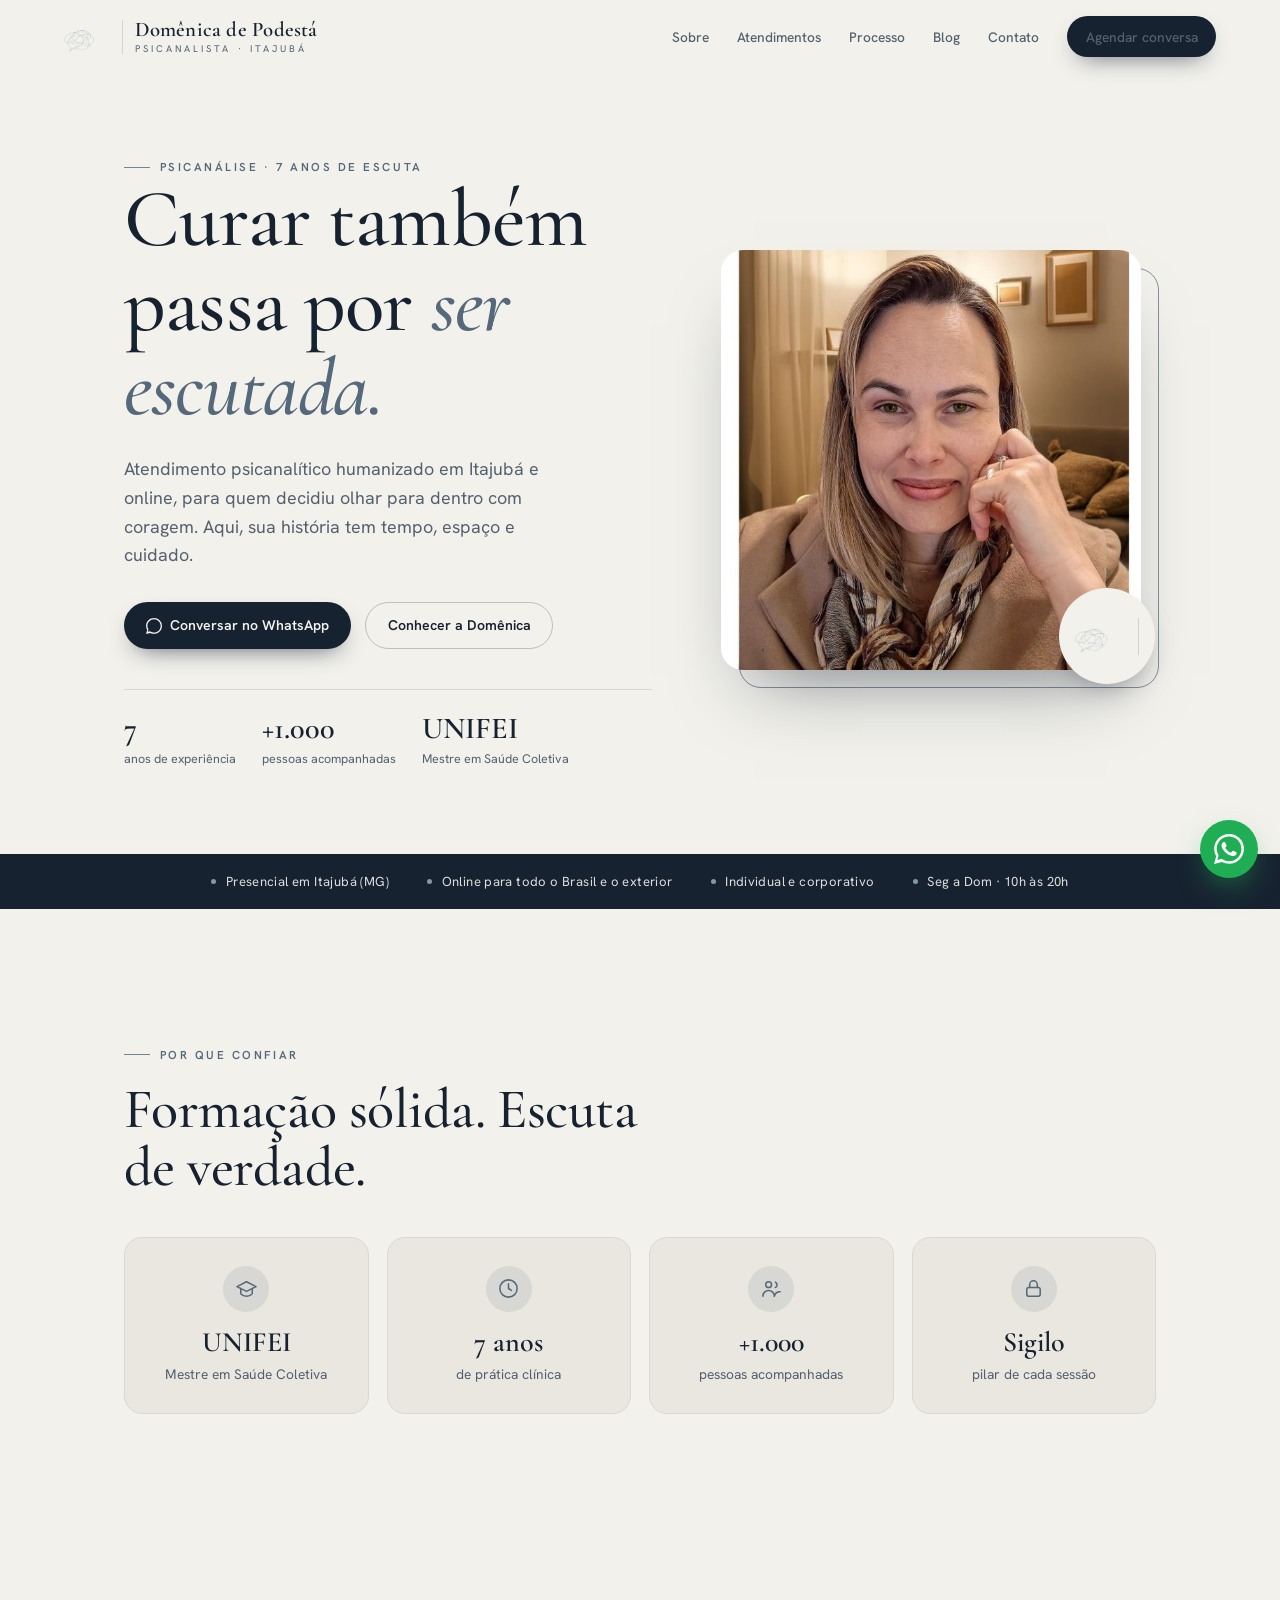
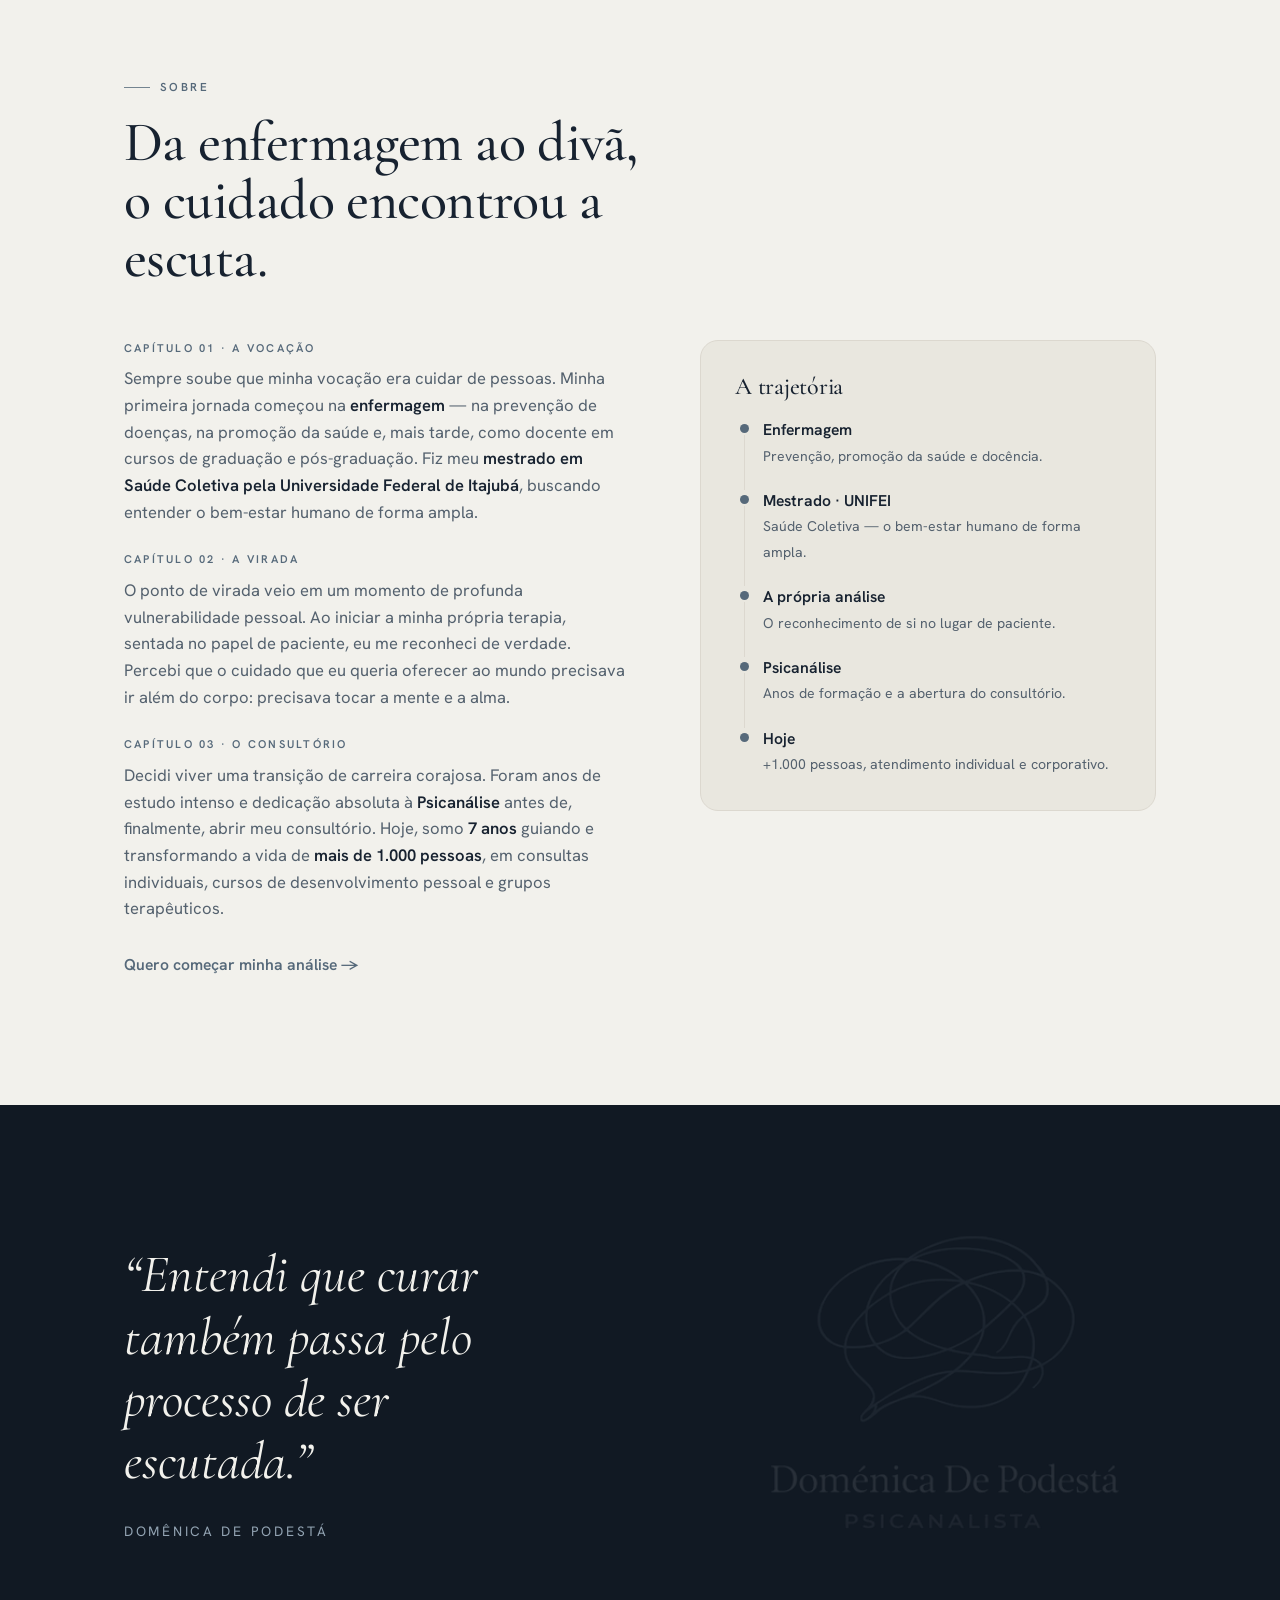
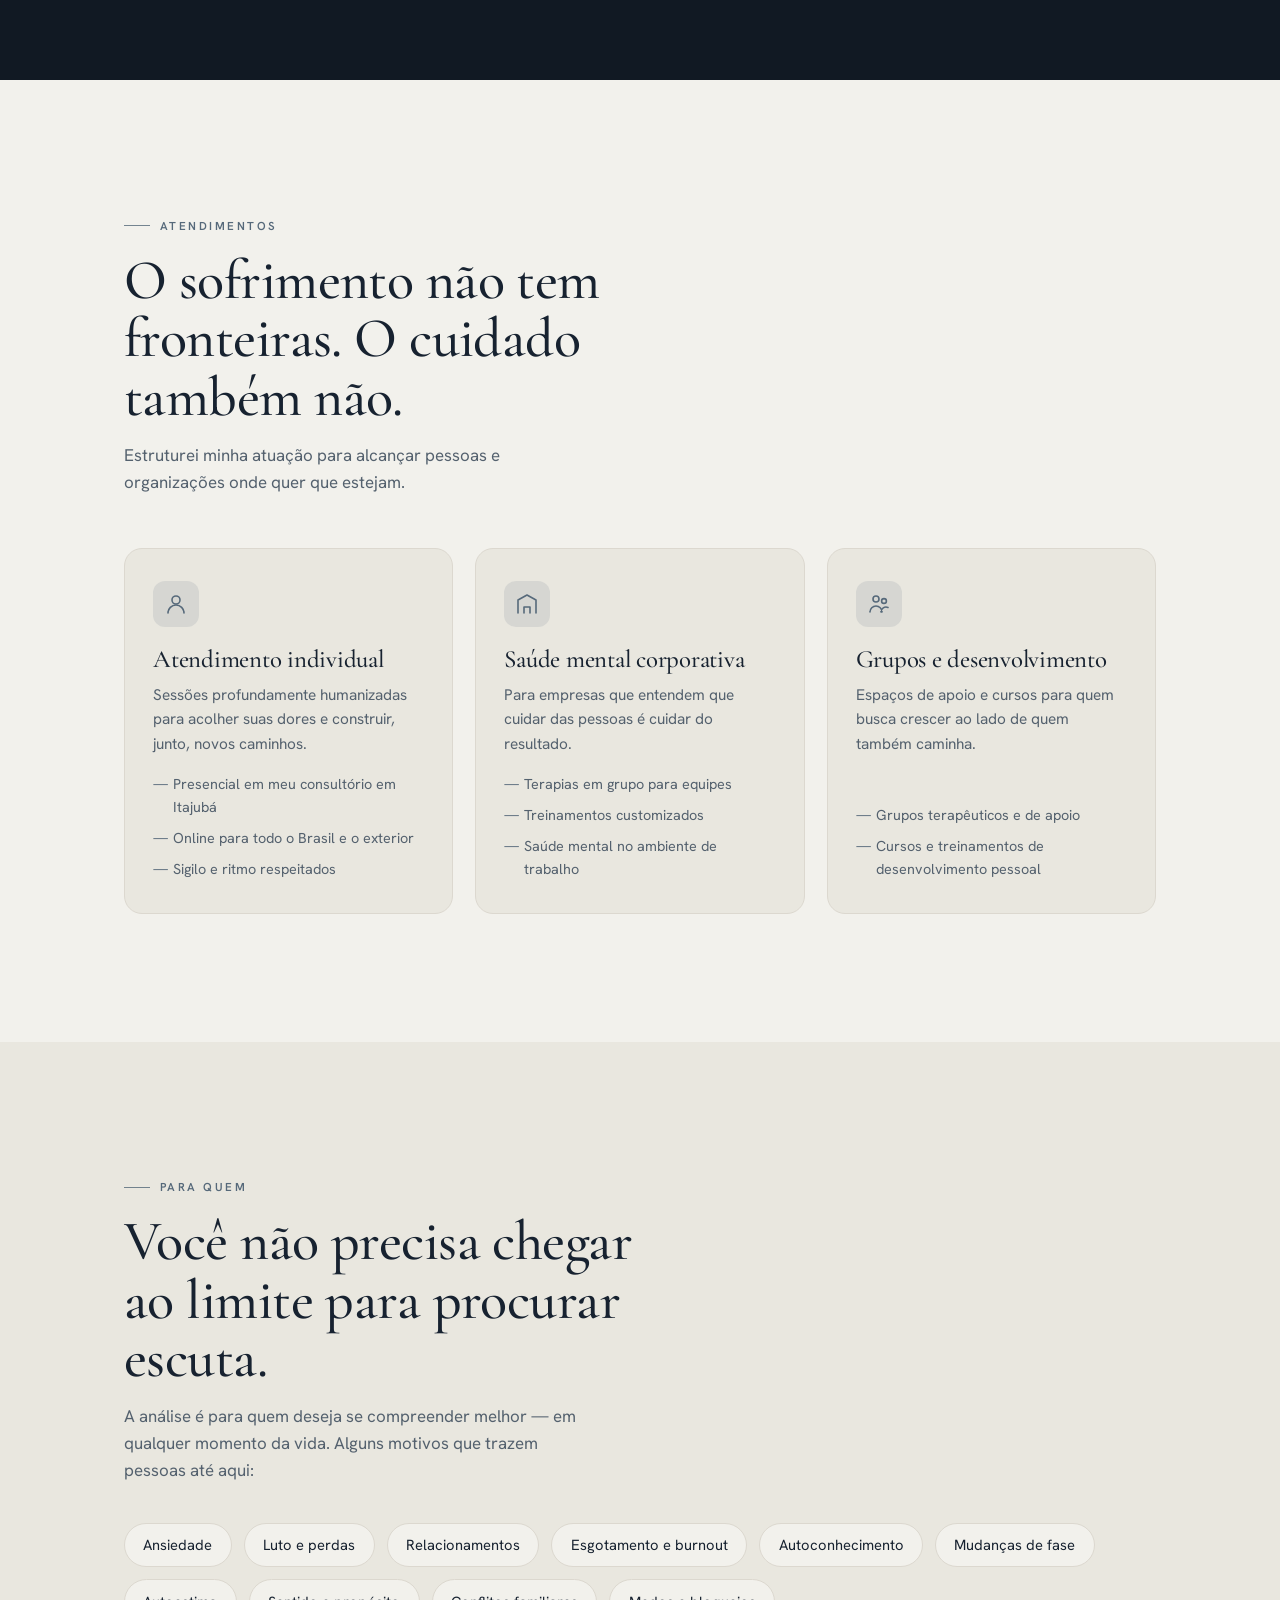
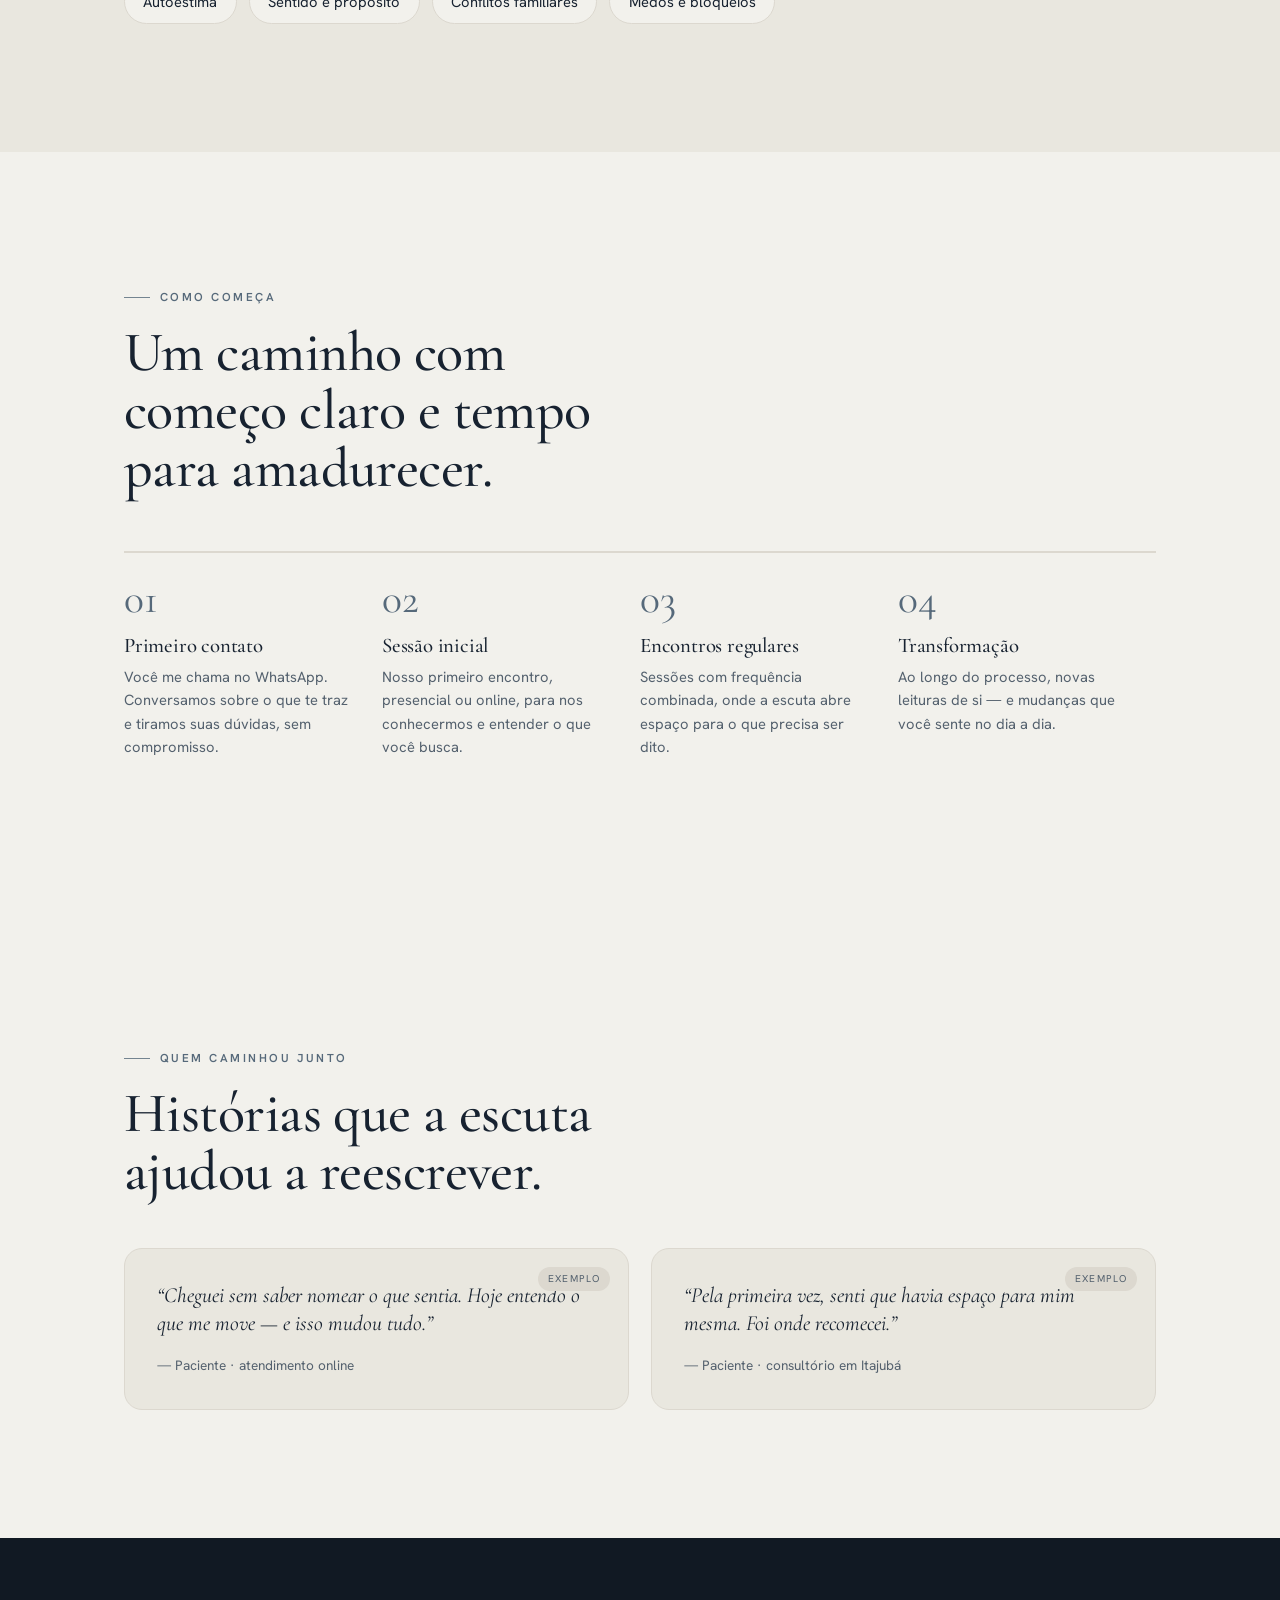
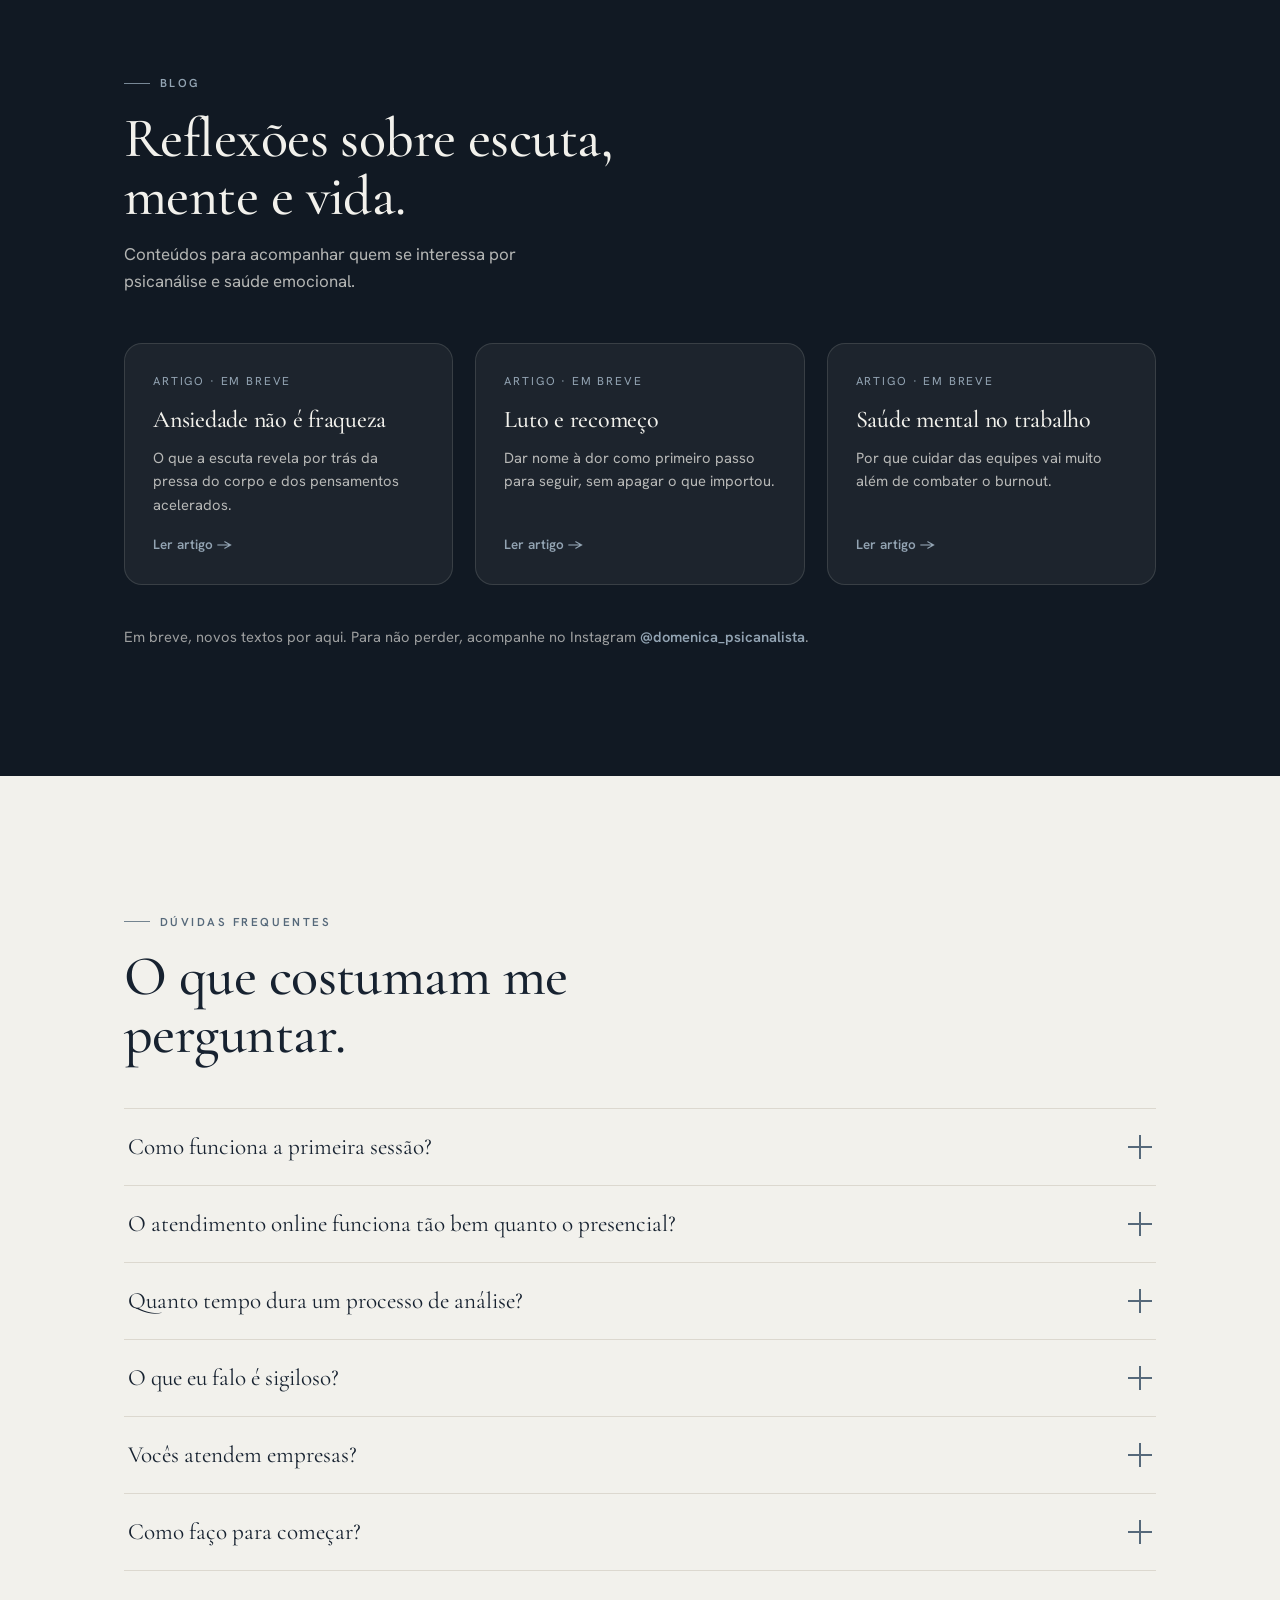
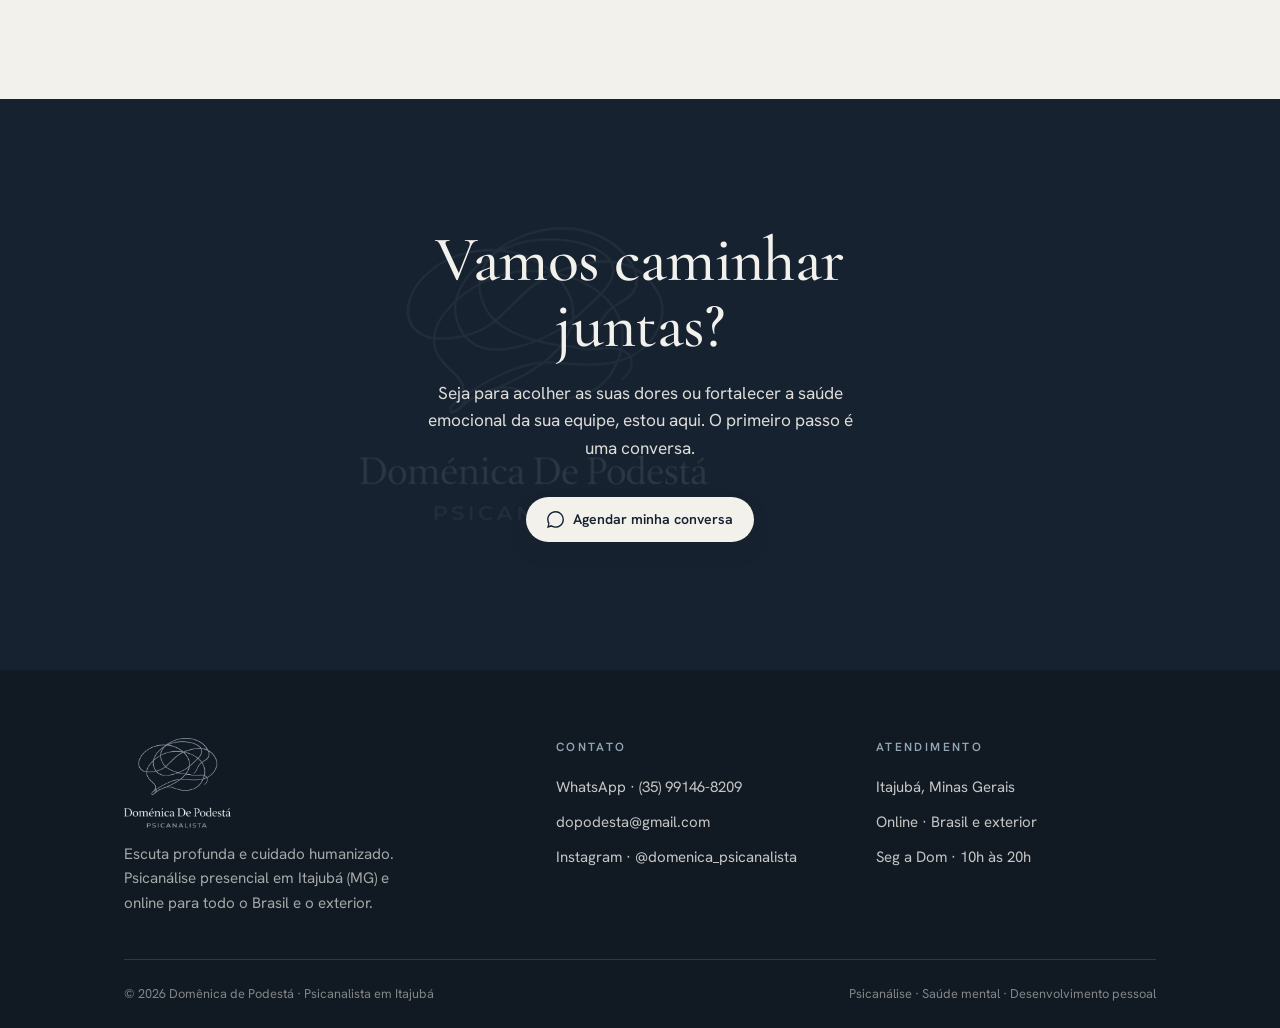
==== index.html @ 388b4fde "Landing page Domênica de Podestá — Psicanalista em Itajubá Co-Authored-By: Claude Opus 4.8 (1M conte" ====
<!DOCTYPE html>
<html lang="pt-BR">
<head>
<meta charset="UTF-8" />
<meta name="viewport" content="width=device-width, initial-scale=1.0" />
<title>Domênica de Podestá · Psicanalista em Itajubá | Psicanálise presencial e online</title>
<meta name="description" content="Atendimento psicanalítico humanizado em Itajubá (MG) e online para todo o Brasil e exterior. 7 anos de experiência, +1.000 pessoas acompanhadas. Saúde mental individual e corporativa." />
<meta name="keywords" content="Psicanalista em Itajubá, Psicanálise, Terapia em Itajubá, Atendimento terapêutico, terapia online, saúde mental corporativa" />
<meta name="author" content="Domênica de Podestá" />
<meta property="og:type" content="website" />
<meta property="og:title" content="Domênica de Podestá · Psicanalista em Itajubá" />
<meta property="og:description" content="Escuta profunda e cuidado humanizado. Psicanálise presencial em Itajubá e online para todo o Brasil e o exterior." />
<meta property="og:locale" content="pt_BR" />
<link rel="preconnect" href="https://fonts.googleapis.com" />
<link rel="preconnect" href="https://fonts.gstatic.com" crossorigin />
<link href="https://fonts.googleapis.com/css2?family=Cormorant+Garamond:ital,wght@0,300;0,400;0,500;0,600;1,300;1,400;1,500&family=Hanken+Grotesk:wght@300;400;500;600;700&display=swap" rel="stylesheet" />
<link rel="icon" href="[data-uri]" />
<script type="application/ld+json">
{
  "@context":"https://schema.org","@type":"ProfessionalService",
  "name":"Domênica de Podestá — Psicanalista",
  "description":"Atendimento psicanalítico humanizado, individual e corporativo, presencial em Itajubá (MG) e online.",
  "areaServed":["Itajubá","Minas Gerais","Brasil","Atendimento internacional"],
  "knowsLanguage":"pt-BR",
  "address":{"@type":"PostalAddress","addressLocality":"Itajubá","addressRegion":"MG","addressCountry":"BR"},
  "telephone":"+55-35-99146-8209","email":"dopodesta@gmail.com",
  "sameAs":["https://www.instagram.com/domenica_psicanalista/"],
  "openingHours":"Mo-Su 10:00-20:00",
  "founder":{"@type":"Person","name":"Domênica de Podestá","jobTitle":"Psicanalista","alumniOf":"Universidade Federal de Itajubá"}
}
</script>
<style>
  :root{
    --paper:#F2F1EC;       /* off-white quente (fundo) */
    --paper-2:#E9E7DF;     /* superfície de cards */
    --sand:#DCD8CF;        /* bordas */
    --ink:#172230;         /* navy da marca: texto, CTA, seções escuras */
    --ink-deep:#111923;    /* navy mais profundo (combina com o logo) */
    --ink-soft:#54616E;    /* texto secundário */
    --steel:#56697A;       /* acento: eyebrows, labels, linhas */
    --steel-line:#93A4B3;  /* linha steel em fundos escuros */
    --mauve:#8C7C99;       /* secundário suave, com parcimônia */
    --max:1160px;--pad:clamp(20px,5vw,64px);--r:18px;
  }
  *{box-sizing:border-box;margin:0;padding:0}
  html{scroll-behavior:smooth;-webkit-text-size-adjust:100%}
  body{background:var(--paper);color:var(--ink);font-family:"Hanken Grotesk",system-ui,sans-serif;line-height:1.6;-webkit-font-smoothing:antialiased;overflow-x:hidden}
  ::selection{background:var(--ink);color:var(--paper)}
  a{color:inherit;text-decoration:none}
  img,svg{display:block}
  .serif{font-family:"Cormorant Garamond",Georgia,serif}
  h1,h2,h3{font-family:"Cormorant Garamond",Georgia,serif;font-weight:500;line-height:1.04;letter-spacing:-.01em}
  .eyebrow{font-size:.72rem;font-weight:600;letter-spacing:.22em;text-transform:uppercase;color:var(--steel);display:inline-flex;align-items:center;gap:.6rem}
  .eyebrow::before{content:"";width:26px;height:1px;background:var(--steel);opacity:.8}
  .wrap{max-width:var(--max);margin:0 auto;padding-left:var(--pad);padding-right:var(--pad)}
  section{position:relative}
  [id]{scroll-margin-top:92px}

  /* progresso de leitura (padrão storytelling) */
  .progress{position:fixed;top:0;left:0;height:3px;width:0;z-index:80;background:linear-gradient(90deg,var(--steel),var(--ink));transition:width .12s linear}

  /* nav */
  .nav{position:fixed;top:0;left:0;right:0;z-index:60;display:flex;align-items:center;justify-content:space-between;padding:16px var(--pad);transition:background .4s,box-shadow .4s,padding .4s}
  .nav.scrolled{background:rgba(242,241,236,.86);backdrop-filter:saturate(140%) blur(14px);-webkit-backdrop-filter:saturate(140%) blur(14px);box-shadow:0 1px 0 rgba(23,34,48,.08);padding-top:11px;padding-bottom:11px}
  .brand{display:flex;align-items:center;gap:12px}
  .brand img{height:34px;width:auto}
  .brand .wm{display:flex;flex-direction:column;line-height:1}
  .brand .wm b{font-family:"Cormorant Garamond",serif;font-weight:600;font-size:1.3rem;letter-spacing:.01em}
  .brand .wm span{font-size:.6rem;letter-spacing:.32em;text-transform:uppercase;color:var(--ink-soft);margin-top:3px}
  .nav-links{display:flex;align-items:center;gap:28px}
  .nav-links a{font-size:.86rem;font-weight:500;color:var(--ink-soft);transition:color .25s}
  .nav-links a:hover{color:var(--ink)}
  .btn{display:inline-flex;align-items:center;gap:.55rem;font-weight:600;font-size:.88rem;border:none;cursor:pointer;padding:.72rem 1.35rem;border-radius:999px;transition:transform .2s,box-shadow .25s,background .25s}
  .btn-pri{background:var(--ink);color:var(--paper);box-shadow:0 10px 24px -12px rgba(23,34,48,.8)}
  .btn-pri:hover{transform:translateY(-2px);background:#223347;box-shadow:0 16px 32px -12px rgba(23,34,48,.85)}
  .btn-ghost{background:transparent;color:var(--ink);border:1px solid rgba(23,34,48,.24)}
  .btn-ghost:hover{background:rgba(23,34,48,.05);transform:translateY(-2px)}
  .nav .btn-pri{padding:.6rem 1.15rem}
  .burger{display:none;background:none;border:none;cursor:pointer;width:30px;height:22px;position:relative}
  .burger span{position:absolute;left:0;width:100%;height:2px;background:var(--ink);transition:.3s}
  .burger span:nth-child(1){top:0}.burger span:nth-child(2){top:10px}.burger span:nth-child(3){top:20px}

  /* hero */
  .hero{padding:150px 0 84px}
  .hero-grid{display:grid;grid-template-columns:1.08fr .92fr;gap:54px;align-items:center}
  .hero h1{font-size:clamp(2.8rem,6.6vw,5.1rem);max-width:13ch}
  .hero h1 em{font-style:italic;color:var(--steel)}
  .hero p.lead{font-size:1.12rem;color:var(--ink-soft);max-width:46ch;margin-top:24px}
  .hero-cta{display:flex;flex-wrap:wrap;gap:14px;margin-top:32px}
  .hero-meta{display:flex;flex-wrap:wrap;gap:26px;margin-top:40px;padding-top:24px;border-top:1px solid var(--sand)}
  .hero-meta div b{font-family:"Cormorant Garamond",serif;font-size:1.9rem;font-weight:600;display:block;line-height:1}
  .hero-meta div span{font-size:.78rem;color:var(--ink-soft)}
  .portrait{position:relative;justify-self:center;max-width:420px;width:100%}
  .portrait img{width:100%;border-radius:22px;position:relative;z-index:2;box-shadow:0 40px 70px -34px rgba(23,34,48,.55)}
  .portrait::before{content:"";position:absolute;inset:18px -18px -18px 18px;border:1px solid var(--steel);border-radius:22px;z-index:1;opacity:.7}
  .portrait .seal{position:absolute;z-index:3;right:-14px;bottom:-14px;background:var(--paper);border-radius:50%;width:96px;height:96px;display:flex;align-items:center;justify-content:center;box-shadow:0 14px 30px -14px rgba(23,34,48,.5)}
  .portrait .seal img{width:64px;border-radius:0;box-shadow:none}

  /* faixa logística */
  .strip{background:var(--ink)}
  .strip .wrap{display:flex;flex-wrap:wrap;gap:14px 38px;justify-content:center;align-items:center;padding:17px 0;color:var(--paper)}
  .strip span{font-size:.82rem;letter-spacing:.03em;opacity:.9;display:inline-flex;align-items:center;gap:.6rem}
  .strip span::before{content:"";width:5px;height:5px;border-radius:50%;background:var(--steel-line)}

  .block{padding:clamp(70px,11vw,128px) 0}
  .head{max-width:60ch}
  .head h2{font-size:clamp(2.1rem,4.6vw,3.5rem);margin-top:16px}
  .head p{color:var(--ink-soft);font-size:1.06rem;margin-top:16px;max-width:52ch}

  /* credenciais */
  .cred{background:var(--paper)}
  .cred-grid{display:grid;grid-template-columns:repeat(4,1fr);gap:18px;margin-top:40px}
  .badge{background:var(--paper-2);border:1px solid var(--sand);border-radius:var(--r);padding:28px 22px;text-align:center;transition:transform .35s,box-shadow .35s,border-color .35s}
  .badge:hover{transform:translateY(-5px);box-shadow:0 22px 44px -26px rgba(23,34,48,.35);border-color:var(--steel)}
  .badge .bi{width:46px;height:46px;margin:0 auto 16px;border-radius:50%;background:rgba(86,105,122,.12);display:flex;align-items:center;justify-content:center}
  .badge .bi svg{width:23px;height:23px;stroke:var(--steel);fill:none;stroke-width:1.6;stroke-linecap:round;stroke-linejoin:round}
  .badge b{font-family:"Cormorant Garamond",serif;font-size:1.75rem;font-weight:600;display:block;line-height:1.05}
  .badge span{font-size:.86rem;color:var(--ink-soft);display:block;margin-top:6px}

  /* sobre */
  .sobre-grid{display:grid;grid-template-columns:1.05fr .95fr;gap:clamp(30px,6vw,72px);align-items:start;margin-top:52px}
  .chapter{margin-bottom:26px}.chapter:last-child{margin-bottom:0}
  .chap-no{font-size:.7rem;font-weight:600;letter-spacing:.2em;text-transform:uppercase;color:var(--steel);display:block;margin-bottom:8px}
  .sobre-text p{color:var(--ink-soft);font-size:1.04rem}
  .sobre-text p strong{color:var(--ink);font-weight:600}
  .mini-cta{margin-top:30px}
  .mini-cta a{display:inline-flex;align-items:center;gap:.5rem;font-weight:600;color:var(--steel);font-size:.98rem;transition:gap .25s}
  .mini-cta a:hover{gap:.85rem;color:var(--ink)}
  .sobre-aside{background:var(--paper-2);border:1px solid var(--sand);border-radius:var(--r);padding:34px}
  .sobre-aside h3{font-size:1.5rem;margin-bottom:18px}
  .timeline{list-style:none}
  .timeline li{padding-left:28px;position:relative;padding-bottom:20px}
  .timeline li:last-child{padding-bottom:0}
  .timeline li::before{content:"";position:absolute;left:5px;top:7px;width:9px;height:9px;border-radius:50%;background:var(--steel)}
  .timeline li::after{content:"";position:absolute;left:9px;top:18px;bottom:-2px;width:1px;background:var(--sand)}
  .timeline li:last-child::after{display:none}
  .timeline b{display:block;font-weight:600;font-size:.98rem}
  .timeline small{color:var(--ink-soft);font-size:.88rem}

  /* citação */
  .quote{background:var(--ink-deep);color:var(--paper);overflow:hidden}
  .quote .watermark{position:absolute;right:-4%;top:50%;transform:translateY(-50%);width:min(560px,72%);opacity:.10;pointer-events:none}
  .quote .wrap{position:relative;z-index:2;padding:clamp(80px,12vw,138px) var(--pad)}
  .quote blockquote{font-family:"Cormorant Garamond",serif;font-style:italic;font-size:clamp(2rem,5vw,3.3rem);line-height:1.18;max-width:18ch}
  .quote .by{margin-top:28px;font-size:.85rem;letter-spacing:.2em;text-transform:uppercase;color:var(--steel-line)}

  /* cards */
  .cards{display:grid;grid-template-columns:repeat(3,1fr);gap:22px;margin-top:52px}
  .card{background:var(--paper-2);border:1px solid var(--sand);border-radius:var(--r);padding:32px 28px;display:flex;flex-direction:column;transition:transform .35s,box-shadow .35s,border-color .35s}
  .card:hover{transform:translateY(-6px);box-shadow:0 26px 50px -28px rgba(23,34,48,.4);border-color:var(--steel)}
  .card .ico{width:46px;height:46px;border-radius:12px;background:rgba(86,105,122,.13);display:flex;align-items:center;justify-content:center;margin-bottom:20px}
  .card .ico svg{width:24px;height:24px;stroke:var(--steel);fill:none;stroke-width:1.6;stroke-linecap:round;stroke-linejoin:round}
  .card h3{font-size:1.55rem;margin-bottom:10px}
  .card p{color:var(--ink-soft);font-size:.96rem;flex:1}
  .card ul{list-style:none;margin-top:16px;display:flex;flex-direction:column;gap:8px}
  .card li{font-size:.9rem;color:var(--ink-soft);padding-left:20px;position:relative}
  .card li::before{content:"—";position:absolute;left:0;color:var(--steel)}

  /* para quem */
  .quem{background:var(--paper-2)}
  .tags{display:flex;flex-wrap:wrap;gap:12px;margin-top:38px}
  .tag{background:var(--paper);border:1px solid var(--sand);border-radius:999px;padding:.6rem 1.15rem;font-size:.92rem;transition:.25s}
  .tag:hover{border-color:var(--steel);transform:translateY(-2px)}

  /* processo */
  .steps{display:grid;grid-template-columns:repeat(4,1fr);margin-top:54px;counter-reset:s}
  .step{padding:26px 26px 26px 0;border-top:2px solid var(--sand)}
  .step::before{counter-increment:s;content:"0" counter(s);font-family:"Cormorant Garamond",serif;font-size:2.6rem;color:var(--steel);display:block;line-height:1;margin-bottom:14px}
  .step h3{font-size:1.3rem;margin-bottom:8px}
  .step p{color:var(--ink-soft);font-size:.92rem}

  /* depoimentos */
  .deps{display:grid;grid-template-columns:1fr 1fr;gap:22px;margin-top:48px}
  .dep{background:var(--paper-2);border:1px solid var(--sand);border-radius:var(--r);padding:32px;position:relative}
  .dep .pill{position:absolute;top:18px;right:18px;font-size:.62rem;letter-spacing:.14em;text-transform:uppercase;color:var(--ink-soft);background:var(--sand);padding:.25rem .6rem;border-radius:999px}
  .dep p{font-family:"Cormorant Garamond",serif;font-style:italic;font-size:1.35rem;line-height:1.3}
  .dep cite{display:block;margin-top:18px;font-style:normal;font-size:.85rem;color:var(--ink-soft)}

  /* blog */
  .blog{background:var(--ink-deep);color:var(--paper)}
  .blog .head h2{color:var(--paper)}
  .blog .head .eyebrow{color:var(--steel-line)}.blog .head .eyebrow::before{background:var(--steel-line)}
  .blog .head p{color:rgba(242,241,236,.72)}
  .posts{display:grid;grid-template-columns:repeat(3,1fr);gap:22px;margin-top:48px}
  .post{background:rgba(242,241,236,.05);border:1px solid rgba(242,241,236,.13);border-radius:var(--r);padding:28px;display:flex;flex-direction:column;transition:.35s}
  .post:hover{background:rgba(242,241,236,.09);transform:translateY(-5px)}
  .post .k{font-size:.72rem;letter-spacing:.16em;text-transform:uppercase;color:var(--steel-line);margin-bottom:16px}
  .post h3{font-size:1.5rem;line-height:1.12;margin-bottom:12px;color:var(--paper)}
  .post p{font-size:.92rem;color:rgba(242,241,236,.72);flex:1}
  .post .more{margin-top:18px;font-size:.84rem;color:var(--steel-line);font-weight:600}
  .blog-foot{margin-top:40px;font-size:.92rem;color:rgba(242,241,236,.62)}

  /* faq */
  .faq-list{margin-top:44px;border-top:1px solid var(--sand)}
  .faq-item{border-bottom:1px solid var(--sand)}
  .faq-q{width:100%;background:none;border:none;cursor:pointer;text-align:left;display:flex;justify-content:space-between;align-items:center;gap:20px;padding:24px 4px;font-family:"Cormorant Garamond",serif;font-size:1.45rem;color:var(--ink)}
  .faq-q .pm{flex:0 0 auto;width:24px;height:24px;position:relative;transition:transform .3s}
  .faq-q .pm::before,.faq-q .pm::after{content:"";position:absolute;background:var(--steel);transition:.3s}
  .faq-q .pm::before{top:11px;left:0;width:24px;height:2px}.faq-q .pm::after{left:11px;top:0;width:2px;height:24px}
  .faq-item.open .pm{transform:rotate(135deg)}
  .faq-a{max-height:0;overflow:hidden;transition:max-height .4s ease}
  .faq-a p{padding:0 4px 26px;color:var(--ink-soft);font-size:1rem;max-width:62ch}

  /* cta */
  .cta{background:var(--ink);color:var(--paper);text-align:center;overflow:hidden}
  .cta .watermark{position:absolute;left:50%;top:50%;transform:translate(-50%,-50%);width:min(560px,96%);opacity:.10;pointer-events:none}
  .cta .wrap{position:relative;z-index:2;padding:clamp(80px,12vw,128px) var(--pad)}
  .cta h2{font-size:clamp(2.3rem,5.4vw,4rem);max-width:16ch;margin:0 auto}
  .cta p{margin:20px auto 34px;max-width:46ch;color:rgba(242,241,236,.9);font-size:1.08rem}
  .cta .btn-pri{background:var(--paper);color:var(--ink)}
  .cta .btn-pri:hover{background:#fff;color:var(--ink-deep)}

  /* footer */
  footer{background:var(--ink-deep);color:var(--paper)}
  .foot-grid{display:grid;grid-template-columns:1.4fr 1fr 1fr;gap:40px;padding-top:68px;padding-bottom:44px}
  .foot-logo{height:96px;width:auto;margin-bottom:8px}
  .foot-blurb{color:rgba(242,241,236,.66);font-size:.95rem;max-width:34ch}
  .foot-col h4{font-size:.74rem;letter-spacing:.2em;text-transform:uppercase;color:var(--steel-line);margin-bottom:18px;font-weight:600}
  .foot-col a,.foot-col p{display:block;color:rgba(242,241,236,.8);font-size:.94rem;margin-bottom:11px;transition:color .2s}
  .foot-col a:hover{color:var(--steel-line)}
  .foot-bottom{border-top:1px solid rgba(242,241,236,.14);padding:24px 0;display:flex;flex-wrap:wrap;gap:12px;justify-content:space-between;align-items:center;font-size:.8rem;color:rgba(242,241,236,.5)}

  .wa-float{position:fixed;right:22px;bottom:22px;z-index:55;width:58px;height:58px;border-radius:50%;background:#1FAE54;display:flex;align-items:center;justify-content:center;box-shadow:0 12px 30px -8px rgba(31,174,84,.6);transition:transform .25s}
  .wa-float:hover{transform:scale(1.08)}
  .wa-float svg{width:30px;height:30px;fill:#fff}

  .reveal{opacity:0;transform:translateY(26px);transition:opacity .8s cubic-bezier(.2,.7,.2,1),transform .8s cubic-bezier(.2,.7,.2,1)}
  .reveal.in{opacity:1;transform:none}

  /* tablet */
  @media(max-width:980px){
    .hero{padding:130px 0 72px}
    .hero-grid{grid-template-columns:1fr;gap:44px;text-align:center}
    .hero h1{max-width:20ch;margin-inline:auto}
    .hero p.lead{max-width:54ch;margin-left:auto;margin-right:auto}
    .hero-cta,.hero-meta{justify-content:center}
    .portrait{order:-1;max-width:360px;margin-inline:auto}
    .sobre-grid{grid-template-columns:1fr;gap:42px}
    .cards,.posts,.steps{grid-template-columns:1fr 1fr}
    .step{padding-right:0}
    .deps{grid-template-columns:1fr}
  }
  /* celular */
  @media(max-width:680px){
    .nav{padding:13px var(--pad)}
    .nav-links{position:fixed;inset:0 0 0 auto;width:82%;max-width:320px;background:var(--paper);flex-direction:column;justify-content:center;align-items:flex-start;gap:24px;padding:0 34px;transform:translateX(100%);transition:transform .4s;box-shadow:-20px 0 50px -20px rgba(0,0,0,.3)}
    .nav-links.open{transform:none}
    .nav-links a{font-size:1.12rem}
    .nav-links .btn{margin-top:10px;width:100%;justify-content:center;padding:.9rem 1.4rem}
    .burger{display:block;z-index:70}
    .brand img{height:30px}
    .brand .wm b{font-size:1.04rem}
    .brand .wm span{display:none}
    .hero{padding:112px 0 56px}
    .hero-cta{flex-direction:column}
    .hero-cta .btn{width:100%;justify-content:center;padding:.9rem 1.4rem}
    .portrait{max-width:300px}
    .portrait::before{display:none}
    .portrait .seal{width:74px;height:74px;right:6px;bottom:6px}
    .portrait .seal img{width:48px}
    .block{padding:64px 0}
    .cards,.posts,.steps,.deps{grid-template-columns:1fr}
    .step{border-top:2px solid var(--sand)}
    .foot-grid{grid-template-columns:1fr;gap:32px}
  }
  /* celular pequeno */
  @media(max-width:400px){
    :root{--pad:18px}
    .hero{padding:100px 0 46px}
    .hero h1{font-size:2.35rem}
    .head h2{font-size:1.95rem}
    .badge{padding:22px 16px}
    .strip .wrap{gap:9px 20px;padding:15px 0}
    .strip span{font-size:.78rem}
    .quote blockquote{font-size:1.95rem}
    .faq-q{font-size:1.28rem}
  }
  @media(prefers-reduced-motion:reduce){*{animation:none!important;scroll-behavior:auto!important}.reveal{opacity:1;transform:none;transition:none}}
  :focus-visible{outline:2px solid var(--steel);outline-offset:3px;border-radius:4px}
</style>
</head>
<body>
<div class="progress" id="progress" aria-hidden="true"></div>

<nav class="nav" id="nav">
  <a href="#inicio" class="brand" aria-label="Domênica de Podestá, Psicanalista">
    <img src="[data-uri]" alt="Símbolo Domênica de Podestá" />
    <span class="wm"><b>Domênica de Podestá</b><span>Psicanalista · Itajubá</span></span>
  </a>
  <div class="nav-links" id="menu">
    <a href="#sobre">Sobre</a>
    <a href="#atendimentos">Atendimentos</a>
    <a href="#processo">Processo</a>
    <a href="#blog">Blog</a>
    <a href="#contato">Contato</a>
    <a class="btn btn-pri" href="https://wa.me/5535991468209?text=Ol%C3%A1%2C%20Dom%C3%AAnica!%20Vim%20pelo%20site%20e%20gostaria%20de%20agendar%20uma%20conversa." target="_blank" rel="noopener">Agendar conversa</a>
  </div>
  <button class="burger" id="burger" aria-label="Abrir menu"><span></span><span></span><span></span></button>
</nav>

<header class="hero" id="inicio">
  <div class="wrap hero-grid">
    <div class="hero-copy">
      <span class="eyebrow reveal">Psicanálise · 7 anos de escuta</span>
      <h1 class="reveal">Curar também passa por <em>ser escutada.</em></h1>
      <p class="lead reveal">Atendimento psicanalítico humanizado em Itajubá e online, para quem decidiu olhar para dentro com coragem. Aqui, sua história tem tempo, espaço e cuidado.</p>
      <div class="hero-cta reveal">
        <a class="btn btn-pri" href="https://wa.me/5535991468209?text=Ol%C3%A1%2C%20Dom%C3%AAnica!%20Vim%20pelo%20site%20e%20gostaria%20de%20agendar%20uma%20conversa." target="_blank" rel="noopener">
          <svg width="16" height="16" viewBox="0 0 24 24" fill="currentColor"><path d="M.057 24l1.687-6.163a11.867 11.867 0 01-1.587-5.946C.16 5.335 5.495 0 12.05 0a11.821 11.821 0 018.413 3.488 11.824 11.824 0 013.48 8.414c-.003 6.557-5.338 11.892-11.893 11.892a11.9 11.9 0 01-5.688-1.448L.057 24zm6.597-3.807c1.676.995 3.276 1.591 5.392 1.592 5.448 0 9.886-4.434 9.889-9.885.002-5.462-4.415-9.89-9.881-9.892-5.452 0-9.887 4.434-9.889 9.884a9.86 9.86 0 001.512 5.26l-.999 3.648 3.488-.917z"/></svg>
          Conversar no WhatsApp
        </a>
        <a class="btn btn-ghost" href="#sobre">Conhecer a Domênica</a>
      </div>
      <div class="hero-meta reveal">
        <div><b data-count="7">0</b><span>anos de experiência</span></div>
        <div><b data-count="1000" data-prefix="+">0</b><span>pessoas acompanhadas</span></div>
        <div><b>UNIFEI</b><span>Mestre em Saúde Coletiva</span></div>
      </div>
    </div>
    <div class="portrait reveal">
      <img src="[data-uri]" alt="Domênica de Podestá, psicanalista" />
      <div class="seal"><img src="[data-uri]" alt="" /></div>
    </div>
  </div>
</header>

<div class="strip">
  <div class="wrap">
    <span>Presencial em Itajubá (MG)</span>
    <span>Online para todo o Brasil e o exterior</span>
    <span>Individual e corporativo</span>
    <span>Seg a Dom · 10h às 20h</span>
  </div>
</div>

<section class="block cred" id="credenciais">
  <div class="wrap">
    <div class="head reveal"><span class="eyebrow">Por que confiar</span><h2>Formação sólida. Escuta de verdade.</h2></div>
    <div class="cred-grid">
      <div class="badge reveal"><div class="bi"><svg viewBox="0 0 24 24"><path d="M22 10 12 5 2 10l10 5 10-5z"/><path d="M6 12v5c0 1.3 2.7 3 6 3s6-1.7 6-3v-5"/></svg></div><b>UNIFEI</b><span>Mestre em Saúde Coletiva</span></div>
      <div class="badge reveal"><div class="bi"><svg viewBox="0 0 24 24"><circle cx="12" cy="12" r="9"/><path d="M12 7v5l3 2"/></svg></div><b>7 anos</b><span>de prática clínica</span></div>
      <div class="badge reveal"><div class="bi"><svg viewBox="0 0 24 24"><circle cx="9" cy="8" r="3"/><path d="M3 20a6 6 0 0 1 12 0"/><path d="M16 5.5a3 3 0 0 1 0 5.5"/><path d="M15 20a6 6 0 0 1 6-4.6"/></svg></div><b>+1.000</b><span>pessoas acompanhadas</span></div>
      <div class="badge reveal"><div class="bi"><svg viewBox="0 0 24 24"><rect x="5" y="11" width="14" height="9" rx="2"/><path d="M8 11V8a4 4 0 0 1 8 0v3"/></svg></div><b>Sigilo</b><span>pilar de cada sessão</span></div>
    </div>
  </div>
</section>

<section class="block" id="sobre">
  <div class="wrap">
    <div class="head reveal"><span class="eyebrow">Sobre</span><h2>Da enfermagem ao divã, o cuidado encontrou a escuta.</h2></div>
    <div class="sobre-grid">
      <div class="sobre-text reveal">
        <div class="chapter"><span class="chap-no">Capítulo 01 · A vocação</span><p>Sempre soube que minha vocação era cuidar de pessoas. Minha primeira jornada começou na <strong>enfermagem</strong> — na prevenção de doenças, na promoção da saúde e, mais tarde, como docente em cursos de graduação e pós-graduação. Fiz meu <strong>mestrado em Saúde Coletiva pela Universidade Federal de Itajubá</strong>, buscando entender o bem-estar humano de forma ampla.</p></div>
        <div class="chapter"><span class="chap-no">Capítulo 02 · A virada</span><p>O ponto de virada veio em um momento de profunda vulnerabilidade pessoal. Ao iniciar a minha própria terapia, sentada no papel de paciente, eu me reconheci de verdade. Percebi que o cuidado que eu queria oferecer ao mundo precisava ir além do corpo: precisava tocar a mente e a alma.</p></div>
        <div class="chapter"><span class="chap-no">Capítulo 03 · O consultório</span><p>Decidi viver uma transição de carreira corajosa. Foram anos de estudo intenso e dedicação absoluta à <strong>Psicanálise</strong> antes de, finalmente, abrir meu consultório. Hoje, somo <strong>7 anos</strong> guiando e transformando a vida de <strong>mais de 1.000 pessoas</strong>, em consultas individuais, cursos de desenvolvimento pessoal e grupos terapêuticos.</p></div>
        <div class="mini-cta"><a href="https://wa.me/5535991468209?text=Ol%C3%A1%2C%20Dom%C3%AAnica!%20Vim%20pelo%20site%20e%20gostaria%20de%20agendar%20uma%20conversa." target="_blank" rel="noopener">Quero começar minha análise →</a></div>
      </div>
      <aside class="sobre-aside reveal">
        <h3>A trajetória</h3>
        <ul class="timeline">
          <li><b>Enfermagem</b><small>Prevenção, promoção da saúde e docência.</small></li>
          <li><b>Mestrado · UNIFEI</b><small>Saúde Coletiva — o bem-estar humano de forma ampla.</small></li>
          <li><b>A própria análise</b><small>O reconhecimento de si no lugar de paciente.</small></li>
          <li><b>Psicanálise</b><small>Anos de formação e a abertura do consultório.</small></li>
          <li><b>Hoje</b><small>+1.000 pessoas, atendimento individual e corporativo.</small></li>
        </ul>
      </aside>
    </div>
  </div>
</section>

<section class="quote">
  <img class="watermark" src="[data-uri]" alt="" />
  <div class="wrap reveal">
    <blockquote>“Entendi que curar também passa pelo processo de ser escutada.”</blockquote>
    <div class="by">Domênica de Podestá</div>
  </div>
</section>

<section class="block" id="atendimentos">
  <div class="wrap">
    <div class="head reveal"><span class="eyebrow">Atendimentos</span><h2>O sofrimento não tem fronteiras. O cuidado também não.</h2><p>Estruturei minha atuação para alcançar pessoas e organizações onde quer que estejam.</p></div>
    <div class="cards">
      <article class="card reveal">
        <div class="ico"><svg viewBox="0 0 24 24"><circle cx="12" cy="8" r="4"/><path d="M4 21a8 8 0 0 1 16 0"/></svg></div>
        <h3>Atendimento individual</h3>
        <p>Sessões profundamente humanizadas para acolher suas dores e construir, junto, novos caminhos.</p>
        <ul><li>Presencial em meu consultório em Itajubá</li><li>Online para todo o Brasil e o exterior</li><li>Sigilo e ritmo respeitados</li></ul>
      </article>
      <article class="card reveal">
        <div class="ico"><svg viewBox="0 0 24 24"><path d="M3 21V8l9-5 9 5v13"/><path d="M9 21v-6h6v6"/></svg></div>
        <h3>Saúde mental corporativa</h3>
        <p>Para empresas que entendem que cuidar das pessoas é cuidar do resultado.</p>
        <ul><li>Terapias em grupo para equipes</li><li>Treinamentos customizados</li><li>Saúde mental no ambiente de trabalho</li></ul>
      </article>
      <article class="card reveal">
        <div class="ico"><svg viewBox="0 0 24 24"><circle cx="9" cy="7" r="3"/><circle cx="17" cy="9" r="2.4"/><path d="M3 20a6 6 0 0 1 12 0M14 20a5 5 0 0 1 7-4.6"/></svg></div>
        <h3>Grupos e desenvolvimento</h3>
        <p>Espaços de apoio e cursos para quem busca crescer ao lado de quem também caminha.</p>
        <ul><li>Grupos terapêuticos e de apoio</li><li>Cursos e treinamentos de desenvolvimento pessoal</li></ul>
      </article>
    </div>
  </div>
</section>

<section class="block quem" id="para-quem">
  <div class="wrap">
    <div class="head reveal"><span class="eyebrow">Para quem</span><h2>Você não precisa chegar ao limite para procurar escuta.</h2><p>A análise é para quem deseja se compreender melhor — em qualquer momento da vida. Alguns motivos que trazem pessoas até aqui:</p></div>
    <div class="tags reveal">
      <span class="tag">Ansiedade</span><span class="tag">Luto e perdas</span><span class="tag">Relacionamentos</span><span class="tag">Esgotamento e burnout</span><span class="tag">Autoconhecimento</span><span class="tag">Mudanças de fase</span><span class="tag">Autoestima</span><span class="tag">Sentido e propósito</span><span class="tag">Conflitos familiares</span><span class="tag">Medos e bloqueios</span>
    </div>
  </div>
</section>

<section class="block" id="processo">
  <div class="wrap">
    <div class="head reveal"><span class="eyebrow">Como começa</span><h2>Um caminho com começo claro e tempo para amadurecer.</h2></div>
    <div class="steps">
      <div class="step reveal"><h3>Primeiro contato</h3><p>Você me chama no WhatsApp. Conversamos sobre o que te traz e tiramos suas dúvidas, sem compromisso.</p></div>
      <div class="step reveal"><h3>Sessão inicial</h3><p>Nosso primeiro encontro, presencial ou online, para nos conhecermos e entender o que você busca.</p></div>
      <div class="step reveal"><h3>Encontros regulares</h3><p>Sessões com frequência combinada, onde a escuta abre espaço para o que precisa ser dito.</p></div>
      <div class="step reveal"><h3>Transformação</h3><p>Ao longo do processo, novas leituras de si — e mudanças que você sente no dia a dia.</p></div>
    </div>
  </div>
</section>

<section class="block" id="depoimentos">
  <div class="wrap">
    <div class="head reveal"><span class="eyebrow">Quem caminhou junto</span><h2>Histórias que a escuta ajudou a reescrever.</h2></div>
    <div class="deps">
      <!-- SUBSTITUIR por depoimentos reais e autorizados (LGPD + sigilo). -->
      <figure class="dep reveal"><span class="pill">exemplo</span><p>“Cheguei sem saber nomear o que sentia. Hoje entendo o que me move — e isso mudou tudo.”</p><cite>— Paciente · atendimento online</cite></figure>
      <figure class="dep reveal"><span class="pill">exemplo</span><p>“Pela primeira vez, senti que havia espaço para mim mesma. Foi onde recomecei.”</p><cite>— Paciente · consultório em Itajubá</cite></figure>
    </div>
  </div>
</section>

<section class="block blog" id="blog">
  <div class="wrap">
    <div class="head reveal"><span class="eyebrow">Blog</span><h2>Reflexões sobre escuta, mente e vida.</h2><p>Conteúdos para acompanhar quem se interessa por psicanálise e saúde emocional.</p></div>
    <div class="posts">
      <article class="post reveal"><span class="k">Artigo · em breve</span><h3>Ansiedade não é fraqueza</h3><p>O que a escuta revela por trás da pressa do corpo e dos pensamentos acelerados.</p><span class="more">Ler artigo →</span></article>
      <article class="post reveal"><span class="k">Artigo · em breve</span><h3>Luto e recomeço</h3><p>Dar nome à dor como primeiro passo para seguir, sem apagar o que importou.</p><span class="more">Ler artigo →</span></article>
      <article class="post reveal"><span class="k">Artigo · em breve</span><h3>Saúde mental no trabalho</h3><p>Por que cuidar das equipes vai muito além de combater o burnout.</p><span class="more">Ler artigo →</span></article>
    </div>
    <p class="blog-foot reveal">Em breve, novos textos por aqui. Para não perder, acompanhe no Instagram <a href="https://www.instagram.com/domenica_psicanalista/" target="_blank" rel="noopener" style="color:var(--steel-line);font-weight:600">@domenica_psicanalista</a>.</p>
  </div>
</section>

<section class="block" id="faq">
  <div class="wrap">
    <div class="head reveal"><span class="eyebrow">Dúvidas frequentes</span><h2>O que costumam me perguntar.</h2></div>
    <div class="faq-list reveal">
      <div class="faq-item"><button class="faq-q">Como funciona a primeira sessão?<span class="pm"></span></button><div class="faq-a"><p>É um encontro para nos conhecermos. Você fala sobre o que te traz, eu escuto e explico como o processo acontece. Não há roteiro pronto: o ritmo é seu.</p></div></div>
      <div class="faq-item"><button class="faq-q">O atendimento online funciona tão bem quanto o presencial?<span class="pm"></span></button><div class="faq-a"><p>Sim. A escuta acontece na palavra e no vínculo — e ambos se sustentam muito bem online. Atendo pacientes de todo o Brasil e do exterior por vídeo, com a mesma profundidade do consultório.</p></div></div>
      <div class="faq-item"><button class="faq-q">Quanto tempo dura um processo de análise?<span class="pm"></span></button><div class="faq-a"><p>Não existe prazo fixo. A análise é um percurso, não um pacote. Alguns temas se acomodam em poucos meses; outros pedem mais tempo. Conversamos sobre isso ao longo do caminho.</p></div></div>
      <div class="faq-item"><button class="faq-q">O que eu falo é sigiloso?<span class="pm"></span></button><div class="faq-a"><p>Totalmente. O sigilo é um pilar do trabalho. O que é dito no espaço de análise permanece entre nós.</p></div></div>
      <div class="faq-item"><button class="faq-q">Vocês atendem empresas?<span class="pm"></span></button><div class="faq-a"><p>Sim. Ofereço terapias em grupo e treinamentos customizados para construir saúde mental no trabalho. Me chame no WhatsApp para desenhar algo sob medida para a sua equipe.</p></div></div>
      <div class="faq-item"><button class="faq-q">Como faço para começar?<span class="pm"></span></button><div class="faq-a"><p>O caminho mais simples é me chamar no WhatsApp. A partir daí, encontramos o melhor horário para a sua primeira sessão.</p></div></div>
    </div>
  </div>
</section>

<section class="cta" id="contato">
  <img class="watermark" src="[data-uri]" alt="" />
  <div class="wrap reveal">
    <h2>Vamos caminhar juntas?</h2>
    <p>Seja para acolher as suas dores ou fortalecer a saúde emocional da sua equipe, estou aqui. O primeiro passo é uma conversa.</p>
    <a class="btn btn-pri" href="https://wa.me/5535991468209?text=Ol%C3%A1%2C%20Dom%C3%AAnica!%20Vim%20pelo%20site%20e%20gostaria%20de%20agendar%20uma%20conversa." target="_blank" rel="noopener">
      <svg width="17" height="17" viewBox="0 0 24 24" fill="currentColor"><path d="M.057 24l1.687-6.163a11.867 11.867 0 01-1.587-5.946C.16 5.335 5.495 0 12.05 0a11.821 11.821 0 018.413 3.488 11.824 11.824 0 013.48 8.414c-.003 6.557-5.338 11.892-11.893 11.892a11.9 11.9 0 01-5.688-1.448L.057 24zm6.597-3.807c1.676.995 3.276 1.591 5.392 1.592 5.448 0 9.886-4.434 9.889-9.885.002-5.462-4.415-9.89-9.881-9.892-5.452 0-9.887 4.434-9.889 9.884a9.86 9.86 0 001.512 5.26l-.999 3.648 3.488-.917z"/></svg>
      Agendar minha conversa
    </a>
  </div>
</section>

<footer>
  <div class="wrap">
    <div class="foot-grid">
      <div>
        <img class="foot-logo" src="[data-uri]" alt="Domênica de Podestá · Psicanalista" />
        <p class="foot-blurb">Escuta profunda e cuidado humanizado. Psicanálise presencial em Itajubá (MG) e online para todo o Brasil e o exterior.</p>
      </div>
      <div class="foot-col">
        <h4>Contato</h4>
        <a href="https://wa.me/5535991468209" target="_blank" rel="noopener">WhatsApp · (35) 99146-8209</a>
        <a href="mailto:dopodesta@gmail.com">dopodesta@gmail.com</a>
        <a href="https://www.instagram.com/domenica_psicanalista/" target="_blank" rel="noopener">Instagram · @domenica_psicanalista</a>
      </div>
      <div class="foot-col">
        <h4>Atendimento</h4>
        <p>Itajubá, Minas Gerais</p>
        <p>Online · Brasil e exterior</p>
        <p>Seg a Dom · 10h às 20h</p>
      </div>
    </div>
    <div class="foot-bottom">
      <span>© <span id="year"></span> Domênica de Podestá · Psicanalista em Itajubá</span>
      <span>Psicanálise · Saúde mental · Desenvolvimento pessoal</span>
    </div>
  </div>
</footer>

<a class="wa-float" href="https://wa.me/5535991468209?text=Ol%C3%A1%2C%20Dom%C3%AAnica!%20Vim%20pelo%20site%20e%20gostaria%20de%20agendar%20uma%20conversa." target="_blank" rel="noopener" aria-label="Conversar no WhatsApp">
  <svg viewBox="0 0 24 24"><path d="M.057 24l1.687-6.163a11.867 11.867 0 01-1.587-5.946C.16 5.335 5.495 0 12.05 0a11.821 11.821 0 018.413 3.488 11.824 11.824 0 013.48 8.414c-.003 6.557-5.338 11.892-11.893 11.892a11.9 11.9 0 01-5.688-1.448L.057 24zm6.597-3.807c1.676.995 3.276 1.591 5.392 1.592 5.448 0 9.886-4.434 9.889-9.885.002-5.462-4.415-9.89-9.881-9.892-5.452 0-9.887 4.434-9.889 9.884a9.86 9.86 0 001.512 5.26l-.999 3.648 3.488-.917zm11.387-5.464c-.074-.124-.272-.198-.57-.347-.297-.149-1.758-.868-2.031-.967-.272-.099-.47-.149-.669.149-.198.297-.768.967-.941 1.165-.173.198-.347.223-.644.074-.297-.149-1.255-.462-2.39-1.475-.883-.788-1.48-1.761-1.653-2.059-.173-.297-.018-.458.13-.606.134-.133.297-.347.446-.521.151-.172.2-.296.3-.495.099-.198.05-.372-.025-.521-.075-.148-.669-1.611-.916-2.206-.242-.579-.487-.501-.669-.51l-.57-.01c-.198 0-.52.074-.792.372s-1.04 1.016-1.04 2.479 1.065 2.876 1.213 3.074c.149.198 2.095 3.2 5.076 4.487.709.306 1.263.489 1.694.626.712.226 1.36.194 1.872.118.571-.085 1.758-.719 2.006-1.413.248-.695.248-1.29.173-1.414z"/></svg>
</a>

<script>
  const nav=document.getElementById('nav'),prog=document.getElementById('progress');
  const onScroll=()=>{nav.classList.toggle('scrolled',window.scrollY>40);const h=document.documentElement,m=h.scrollHeight-h.clientHeight;prog.style.width=(m>0?(h.scrollTop/m)*100:0)+'%';};
  onScroll();window.addEventListener('scroll',onScroll,{passive:true});
  const burger=document.getElementById('burger'),menu=document.getElementById('menu');
  burger.addEventListener('click',()=>menu.classList.toggle('open'));
  menu.querySelectorAll('a').forEach(a=>a.addEventListener('click',()=>menu.classList.remove('open')));
  const io=new IntersectionObserver((es)=>{es.forEach(e=>{if(e.isIntersecting){e.target.classList.add('in');io.unobserve(e.target);}});},{threshold:.12,rootMargin:'0px 0px -8% 0px'});
  document.querySelectorAll('.reveal').forEach((el,i)=>{el.style.transitionDelay=(i%4*70)+'ms';io.observe(el);});
  const fmt=n=>n>=1000?n.toLocaleString('pt-BR'):n;
  const animate=(el)=>{const end=+el.dataset.count,pre=el.dataset.prefix||'';const t0=performance.now();const tick=(t)=>{const p=Math.min((t-t0)/1400,1),e=1-Math.pow(1-p,3);el.textContent=pre+fmt(Math.round(end*e));if(p<1)requestAnimationFrame(tick);};requestAnimationFrame(tick);};
  const cio=new IntersectionObserver((es)=>{es.forEach(e=>{if(e.isIntersecting){animate(e.target);cio.unobserve(e.target);}});},{threshold:.6});
  document.querySelectorAll('[data-count]').forEach(el=>cio.observe(el));
  document.querySelectorAll('.faq-q').forEach(q=>{q.addEventListener('click',()=>{const item=q.parentElement,a=item.querySelector('.faq-a'),open=item.classList.contains('open');document.querySelectorAll('.faq-item.open').forEach(o=>{o.classList.remove('open');o.querySelector('.faq-a').style.maxHeight=null;});if(!open){item.classList.add('open');a.style.maxHeight=a.scrollHeight+'px';}});});
  document.getElementById('year').textContent=new Date().getFullYear();
</script>
</body>
</html>
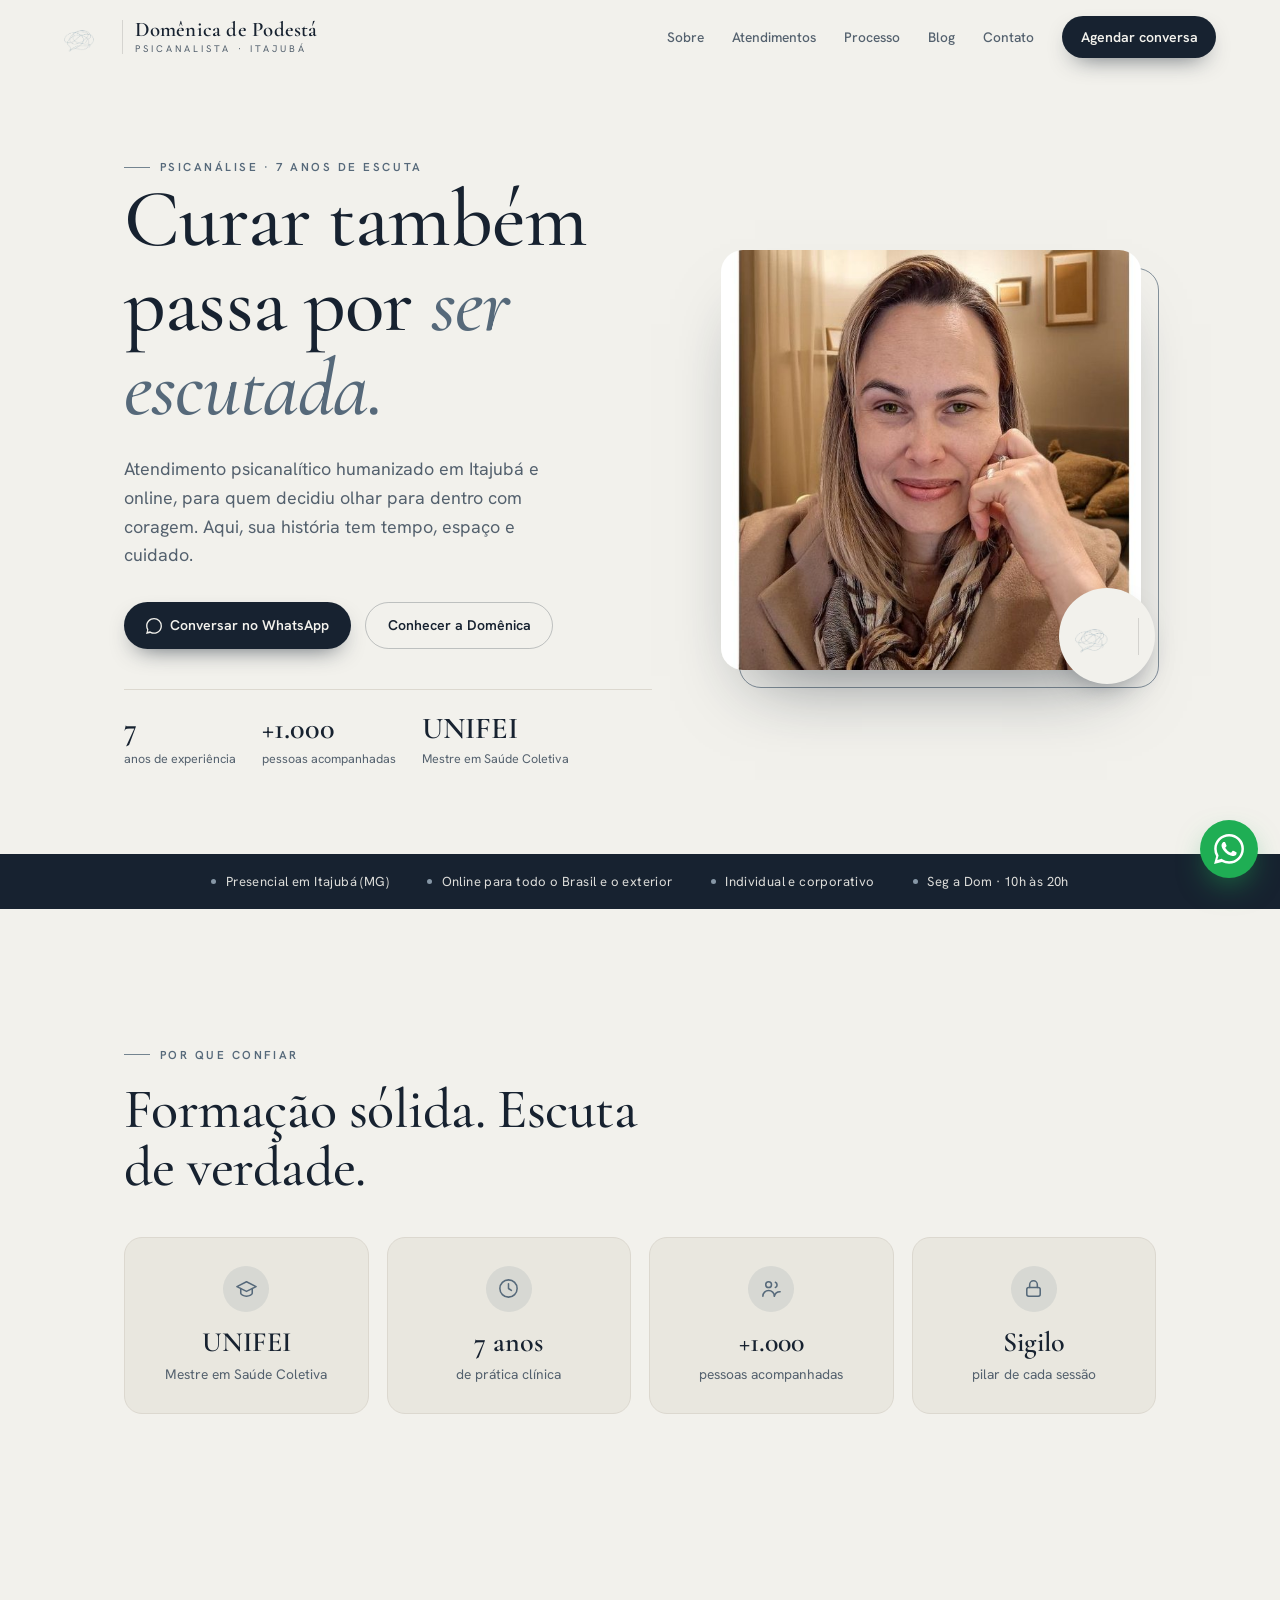
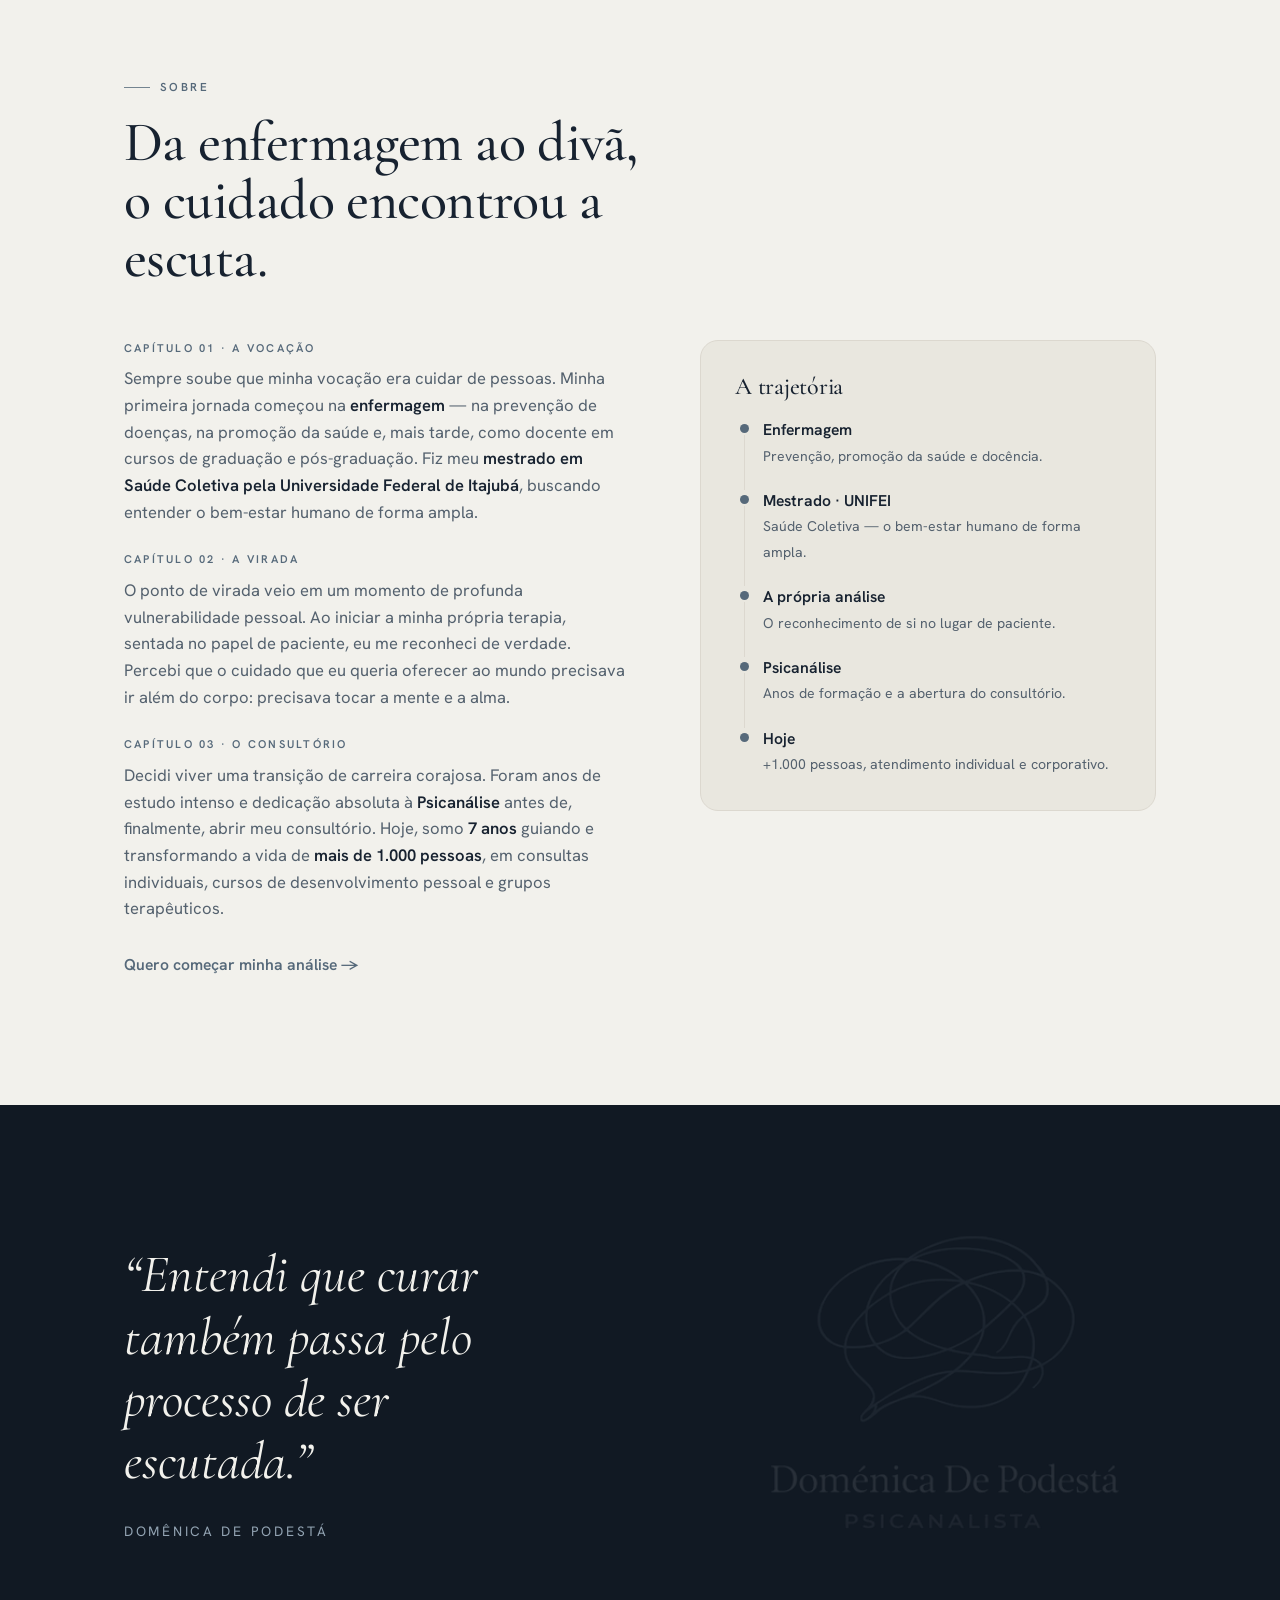
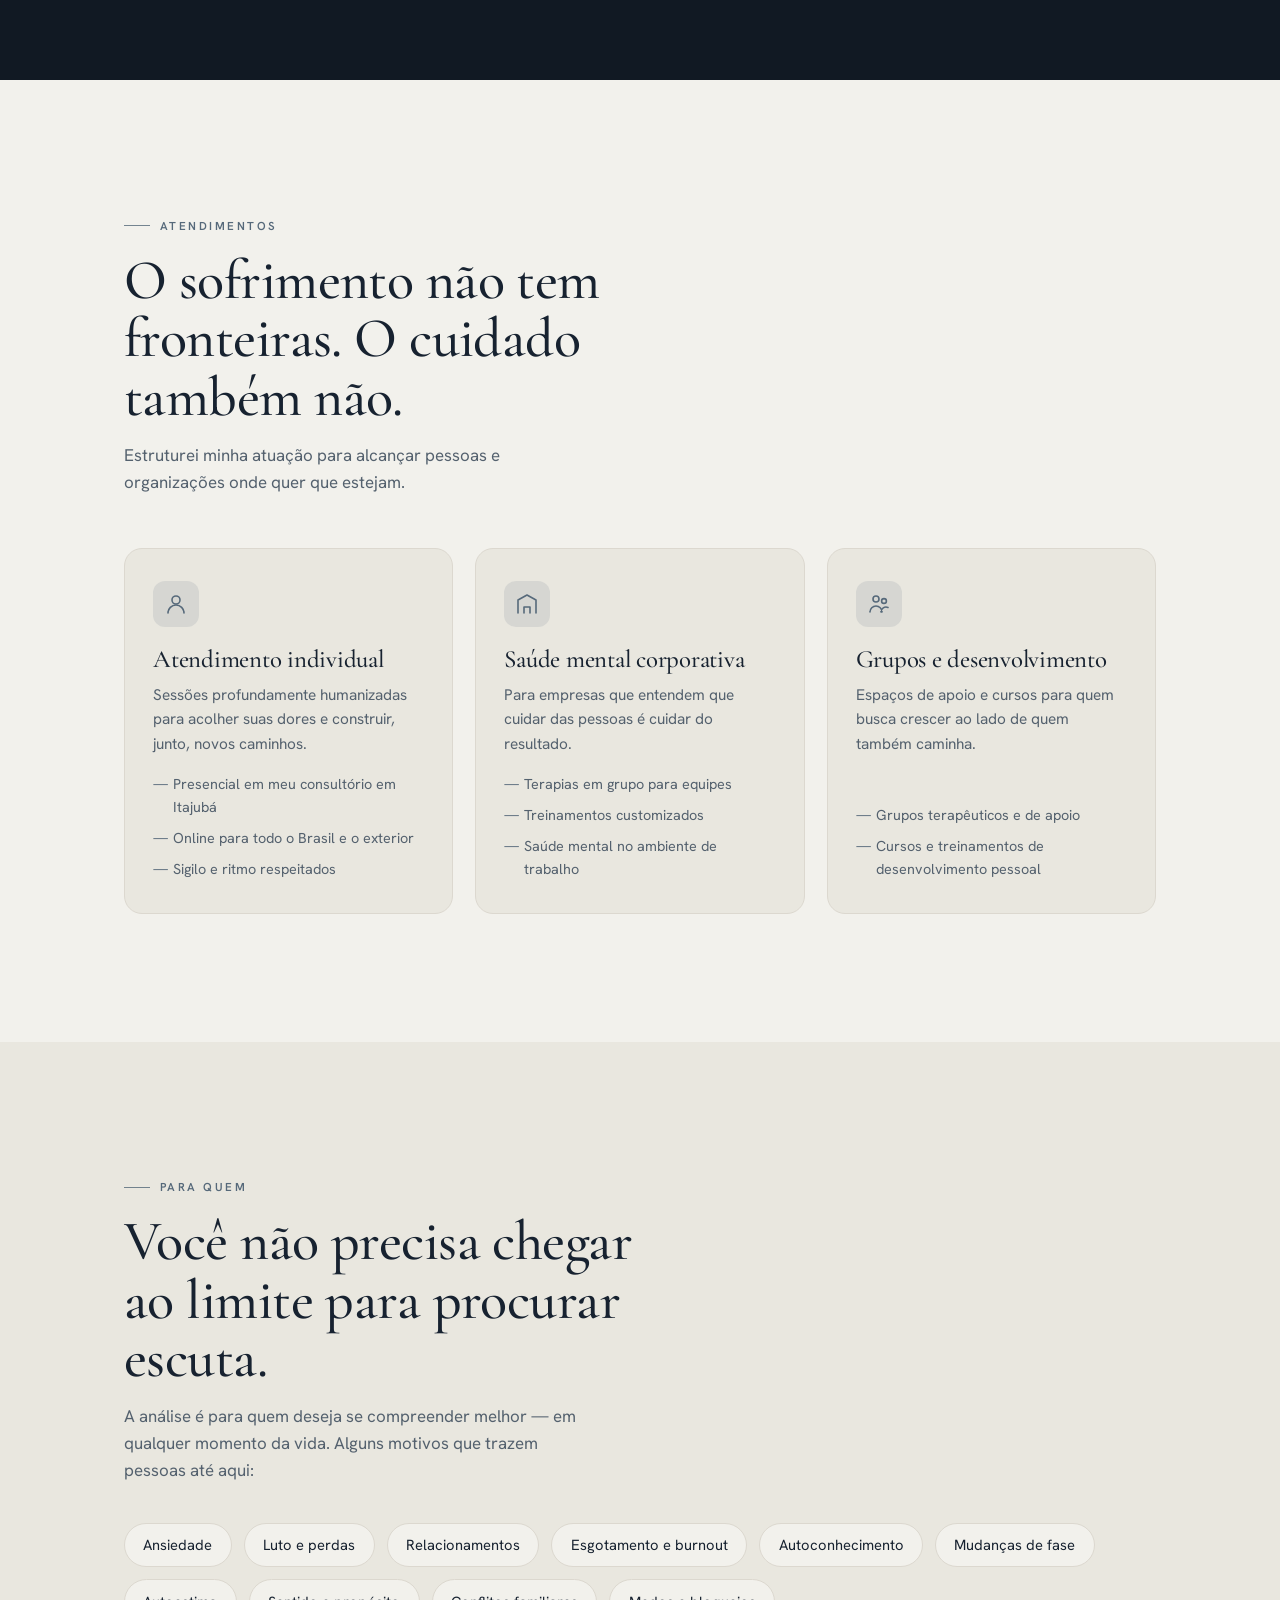
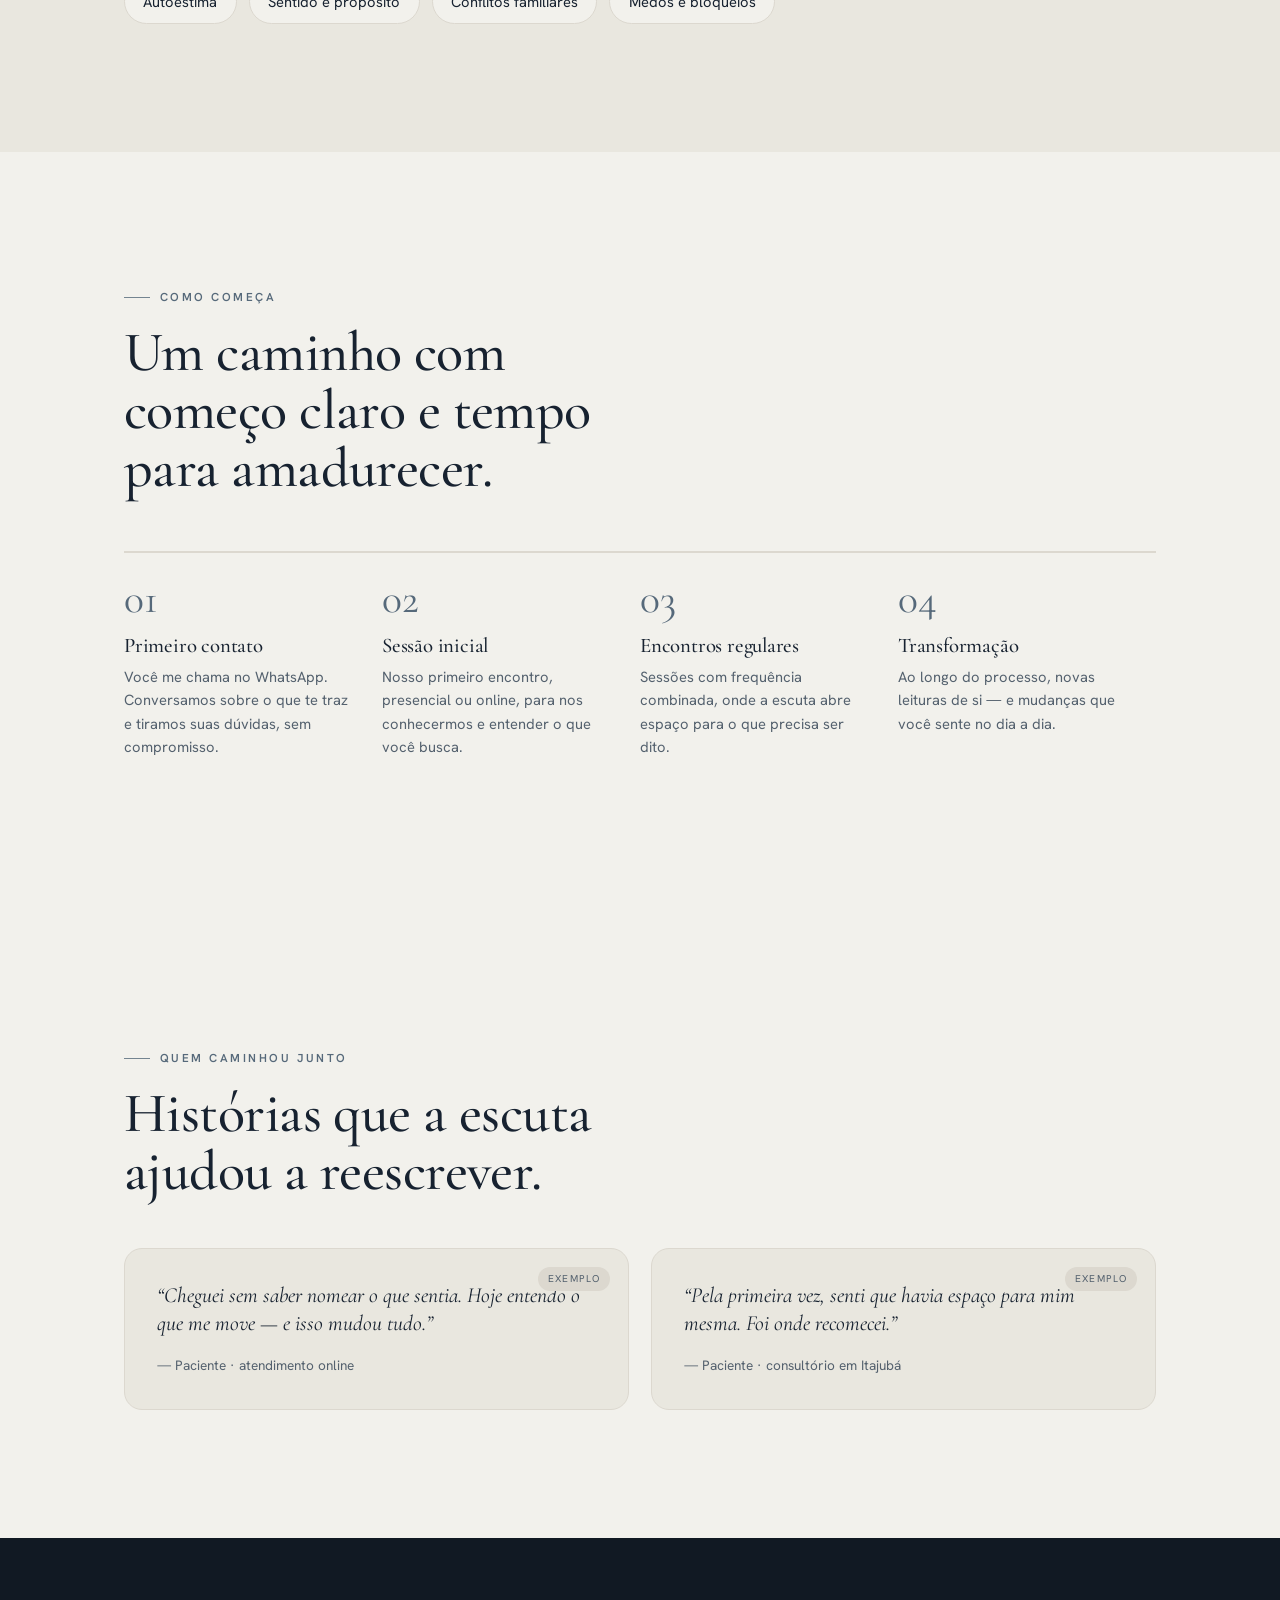
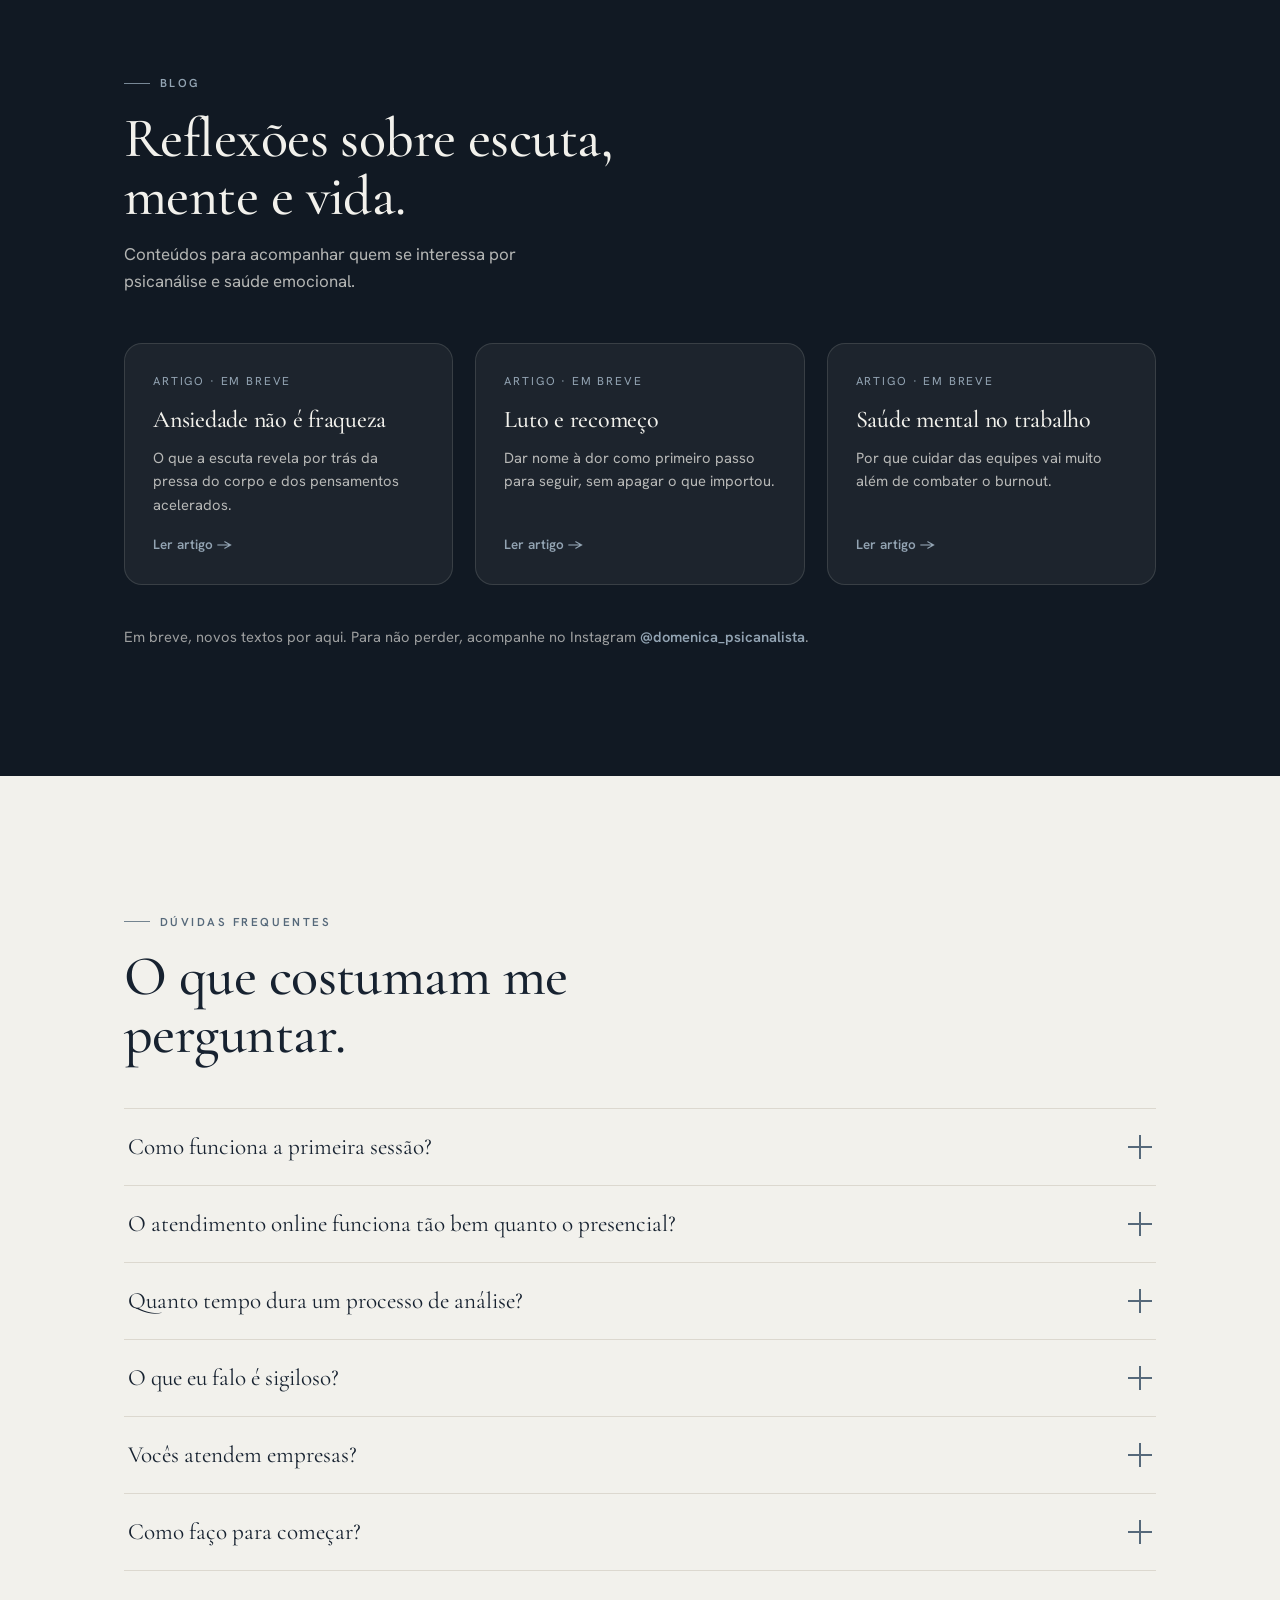
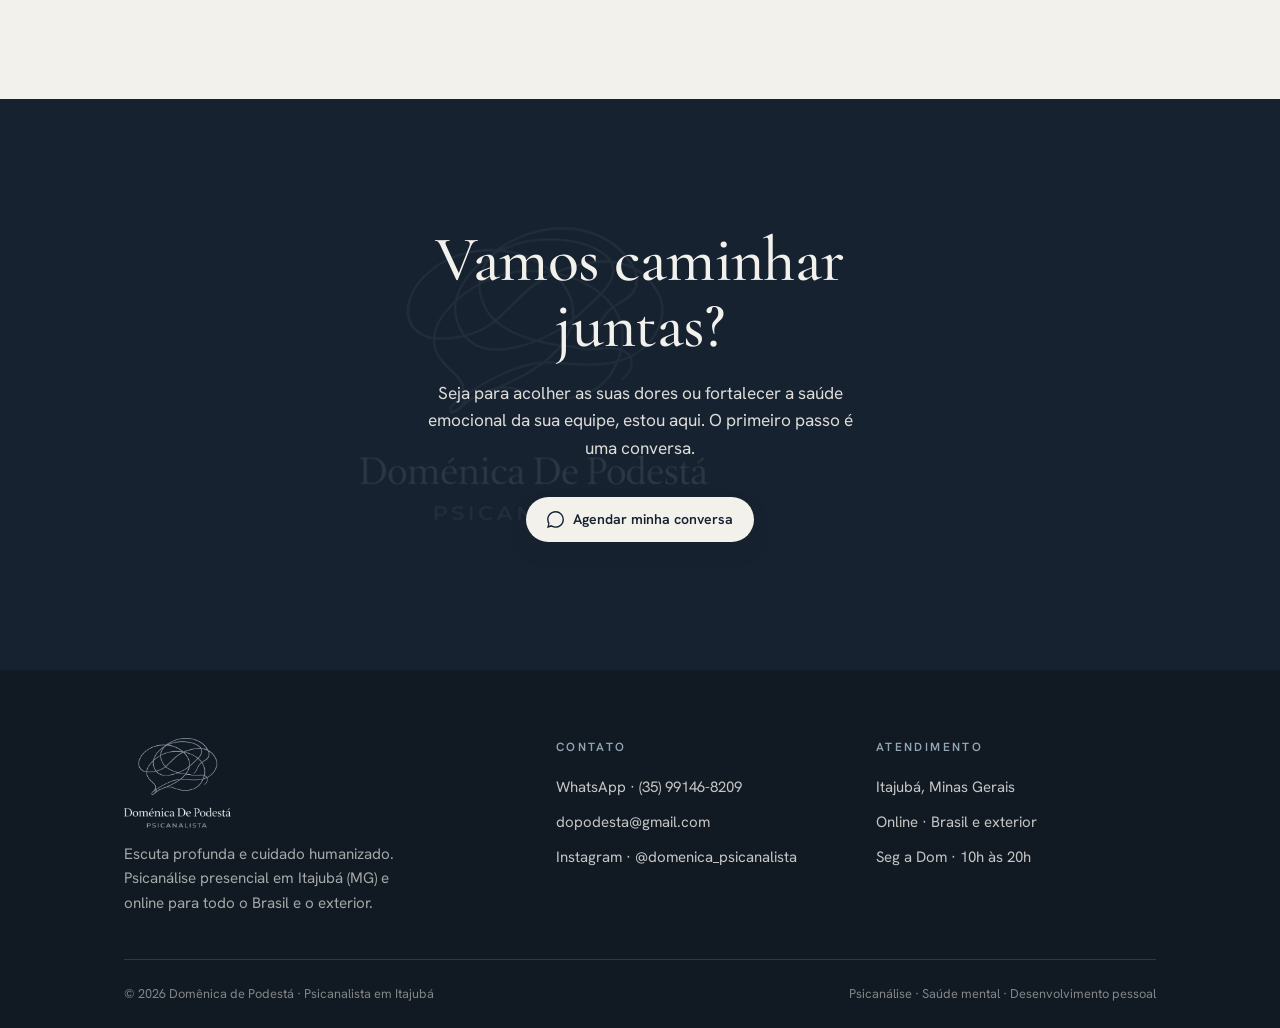
==== commit e12301b2: "fix(nav): corrige contraste do botão 'Agendar conversa' A regra .nav-links a (specificity maior que " ====
--- a/index.html
+++ b/index.html
@@ -68,8 +68,8 @@
   .brand .wm b{font-family:"Cormorant Garamond",serif;font-weight:600;font-size:1.3rem;letter-spacing:.01em}
   .brand .wm span{font-size:.6rem;letter-spacing:.32em;text-transform:uppercase;color:var(--ink-soft);margin-top:3px}
   .nav-links{display:flex;align-items:center;gap:28px}
-  .nav-links a{font-size:.86rem;font-weight:500;color:var(--ink-soft);transition:color .25s}
-  .nav-links a:hover{color:var(--ink)}
+  .nav-links a:not(.btn){font-size:.86rem;font-weight:500;color:var(--ink-soft);transition:color .25s}
+  .nav-links a:not(.btn):hover{color:var(--ink)}
   .btn{display:inline-flex;align-items:center;gap:.55rem;font-weight:600;font-size:.88rem;border:none;cursor:pointer;padding:.72rem 1.35rem;border-radius:999px;transition:transform .2s,box-shadow .25s,background .25s}
   .btn-pri{background:var(--ink);color:var(--paper);box-shadow:0 10px 24px -12px rgba(23,34,48,.8)}
   .btn-pri:hover{transform:translateY(-2px);background:#223347;box-shadow:0 16px 32px -12px rgba(23,34,48,.85)}
